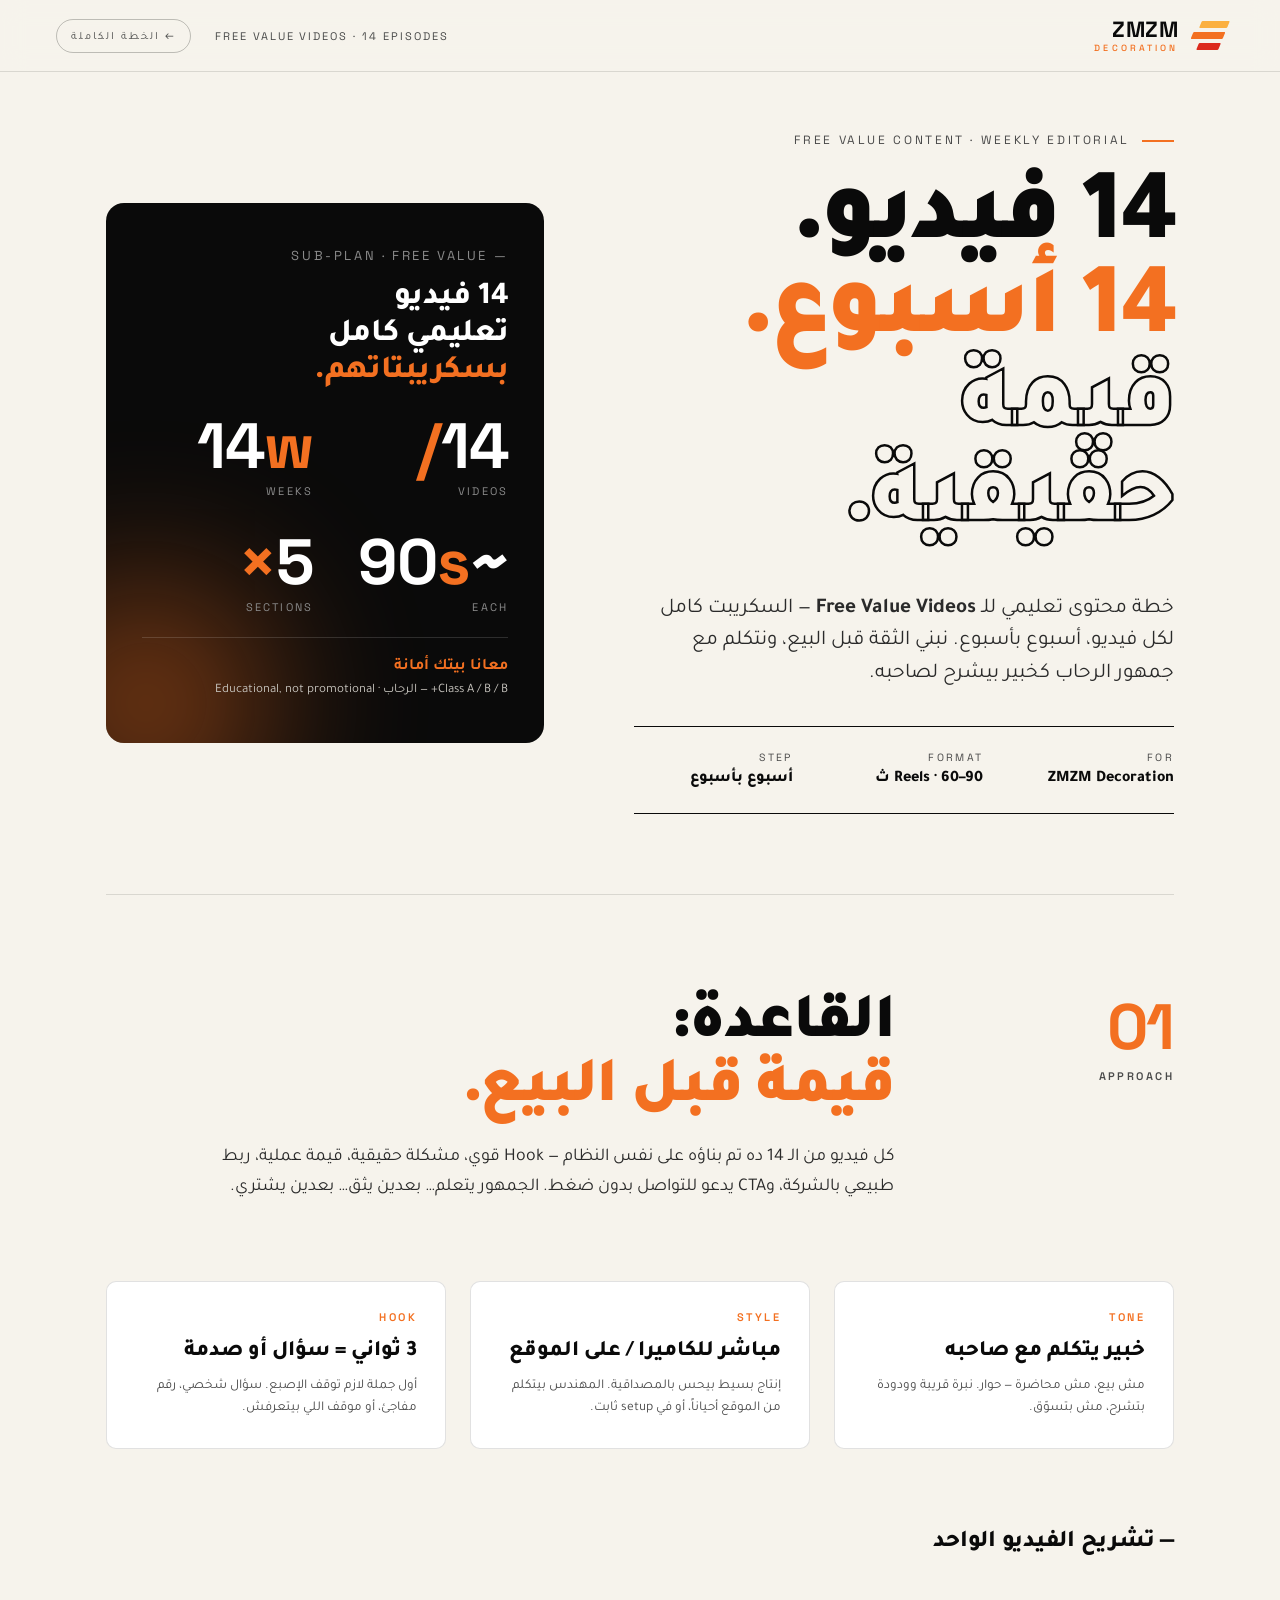
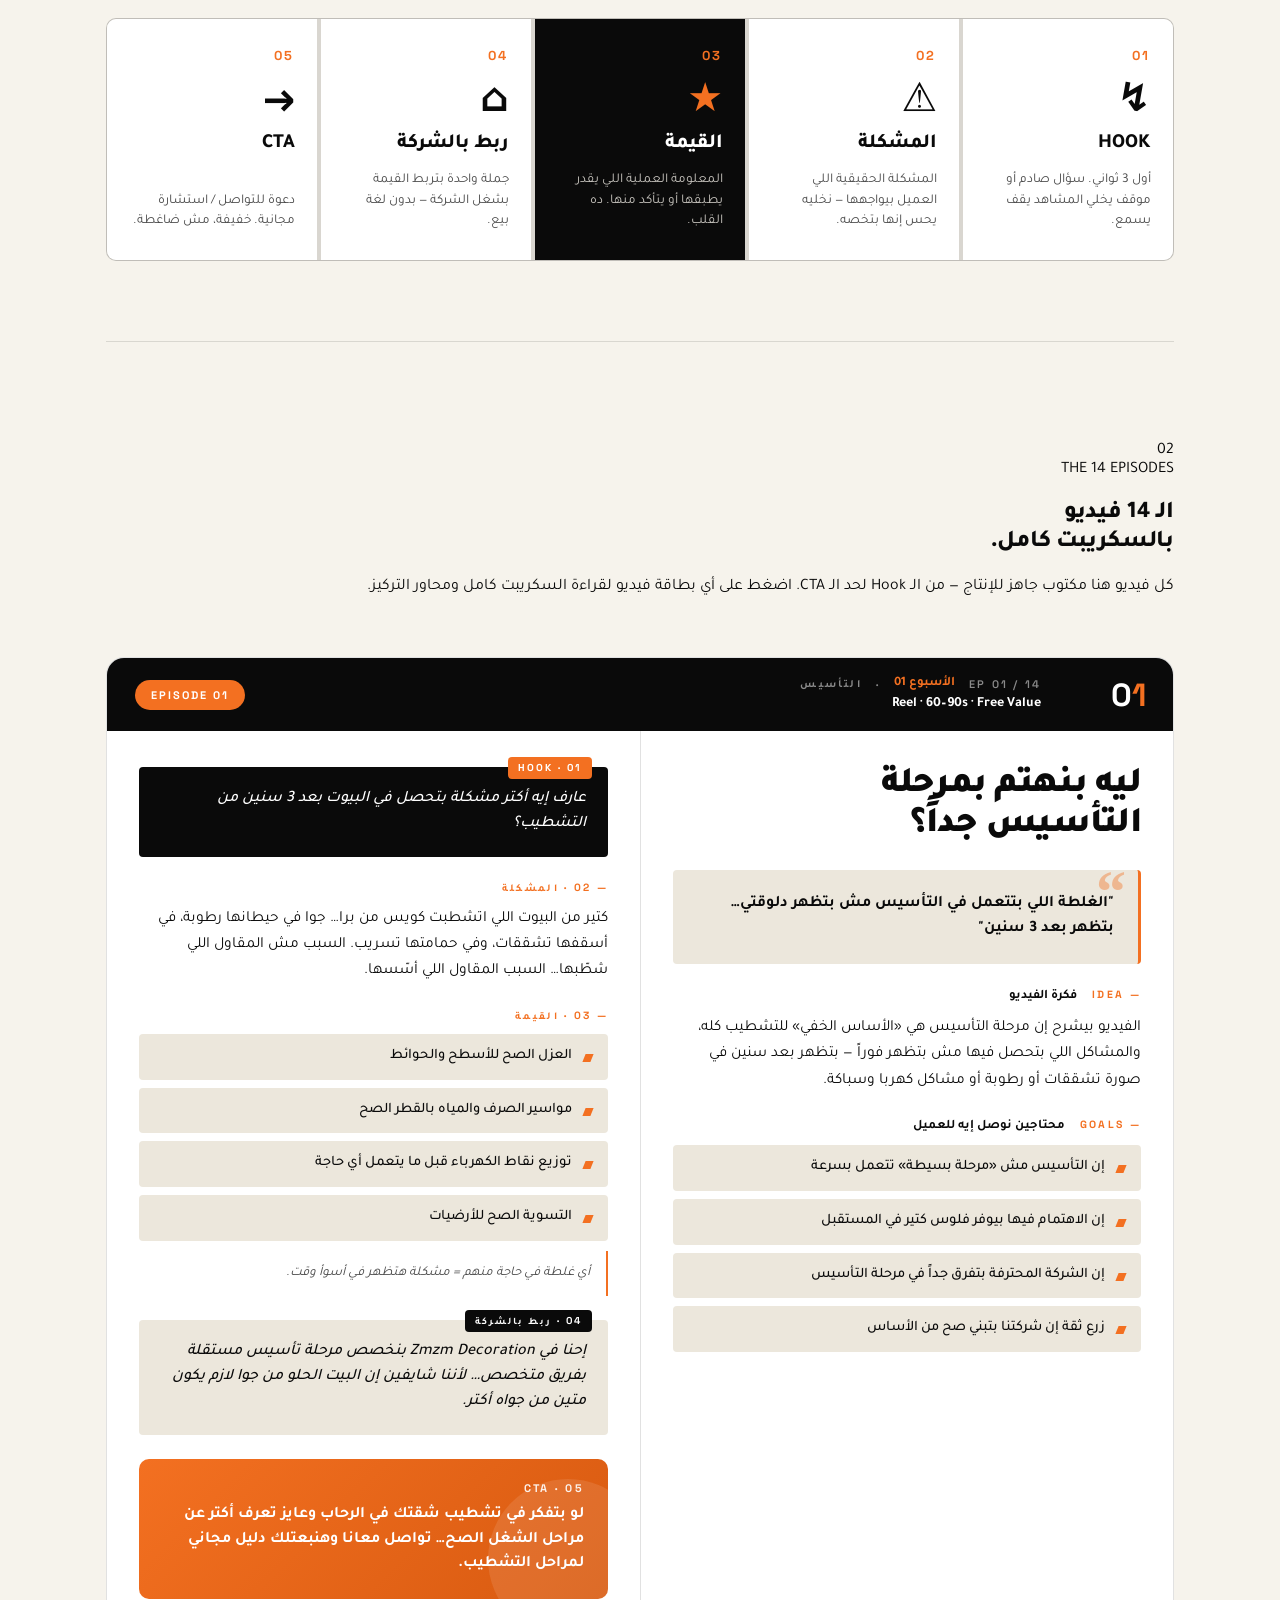
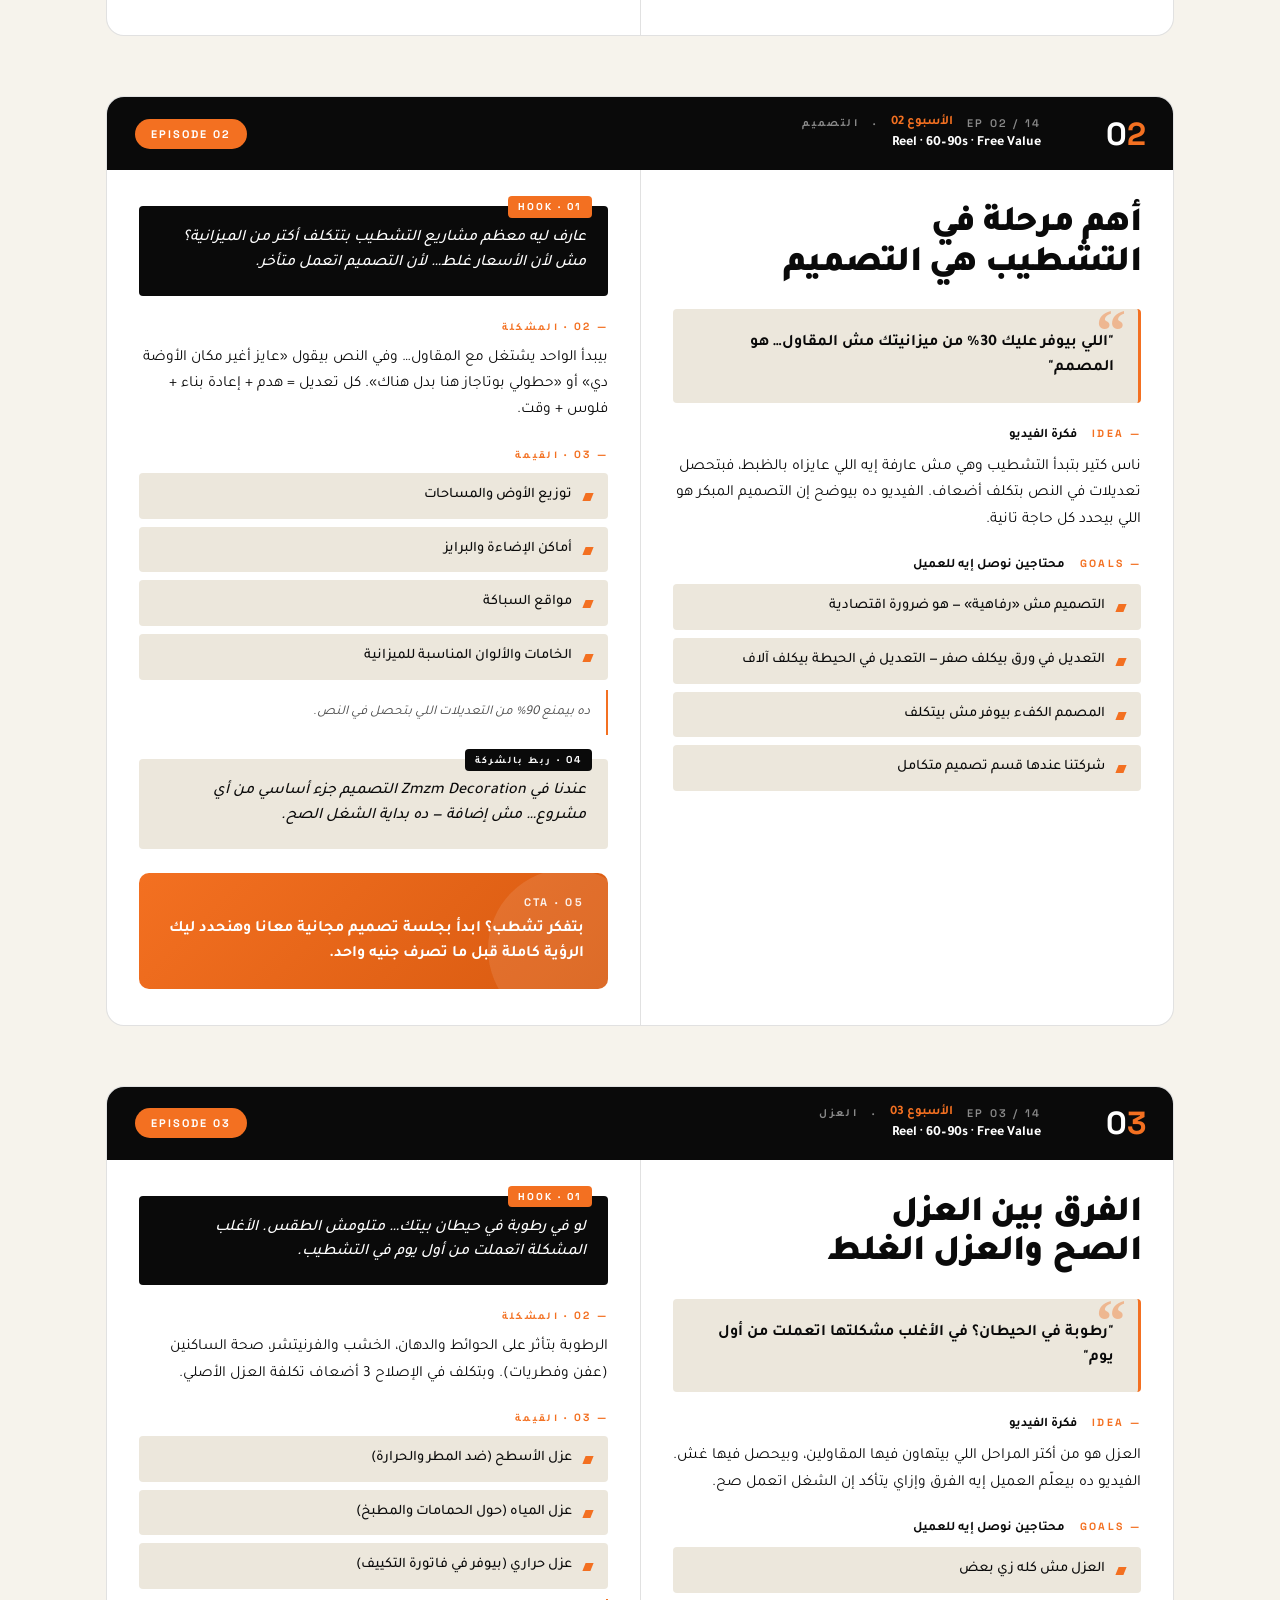
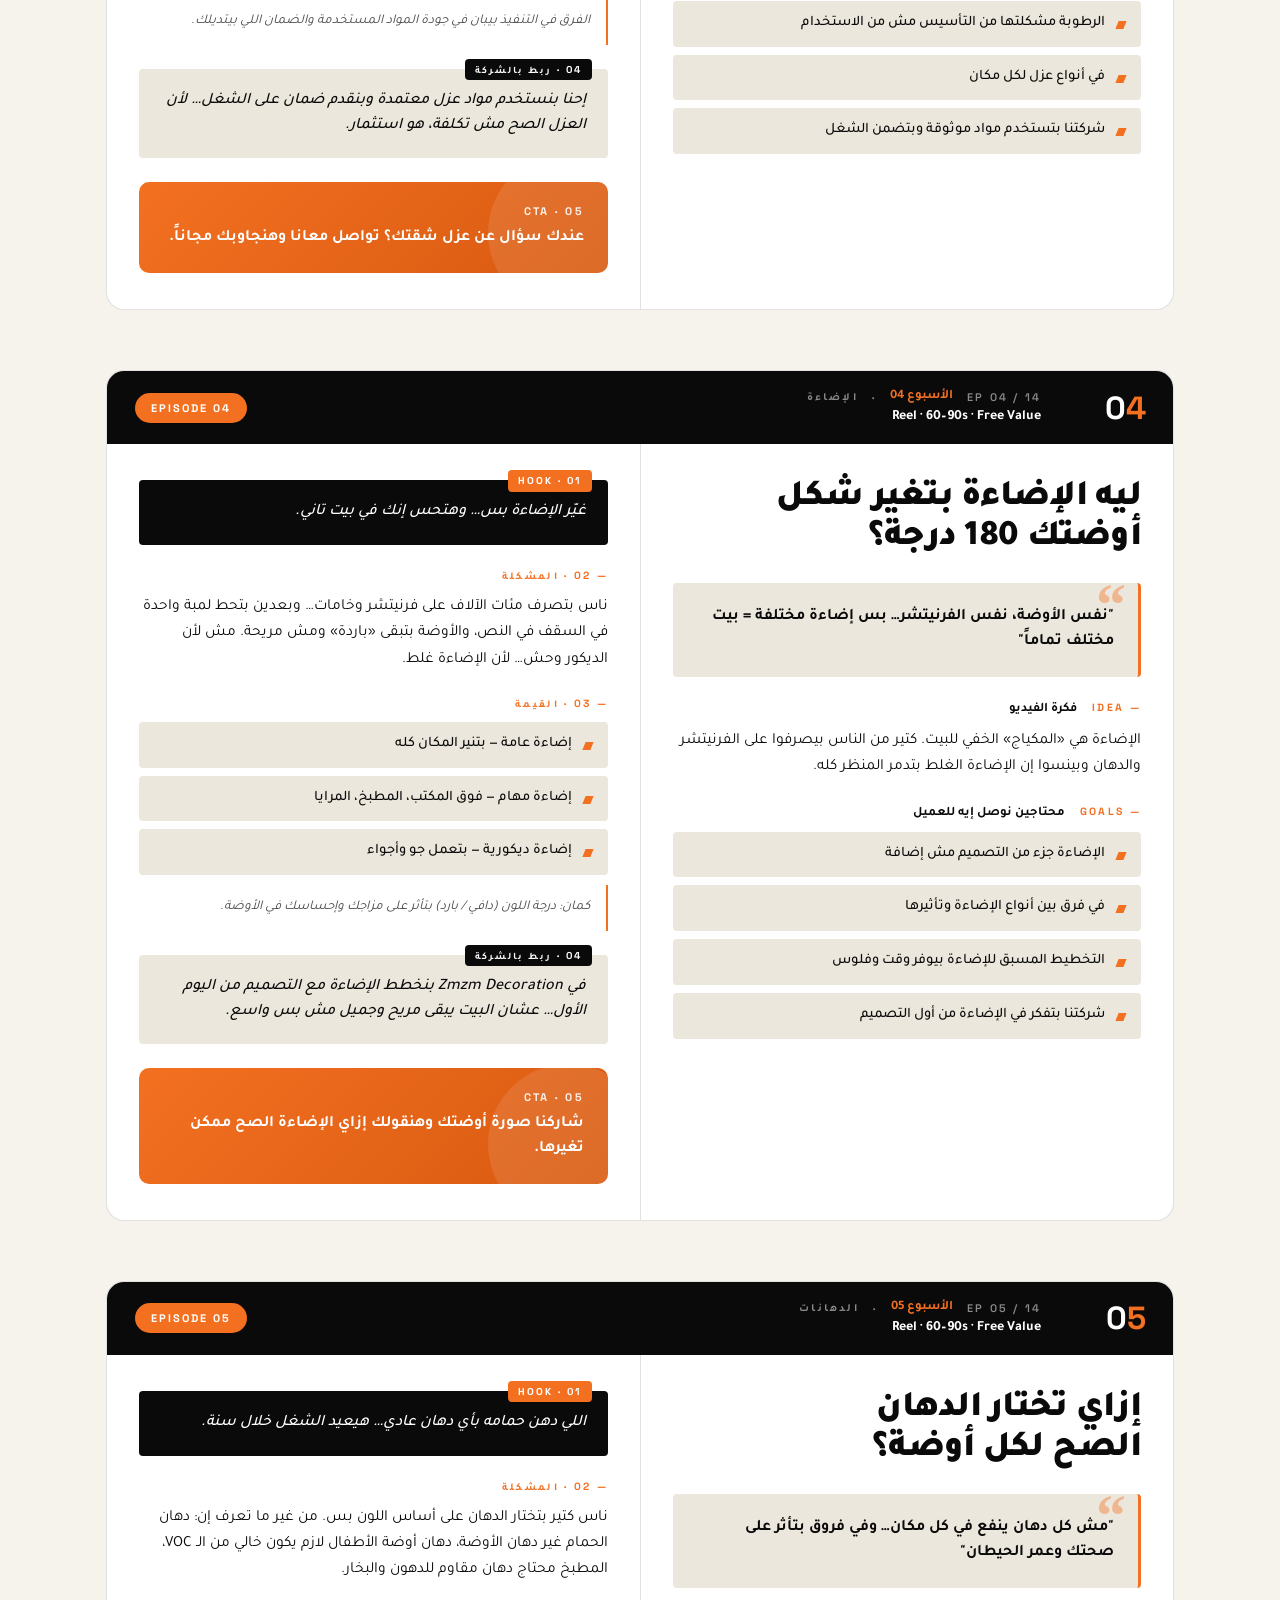
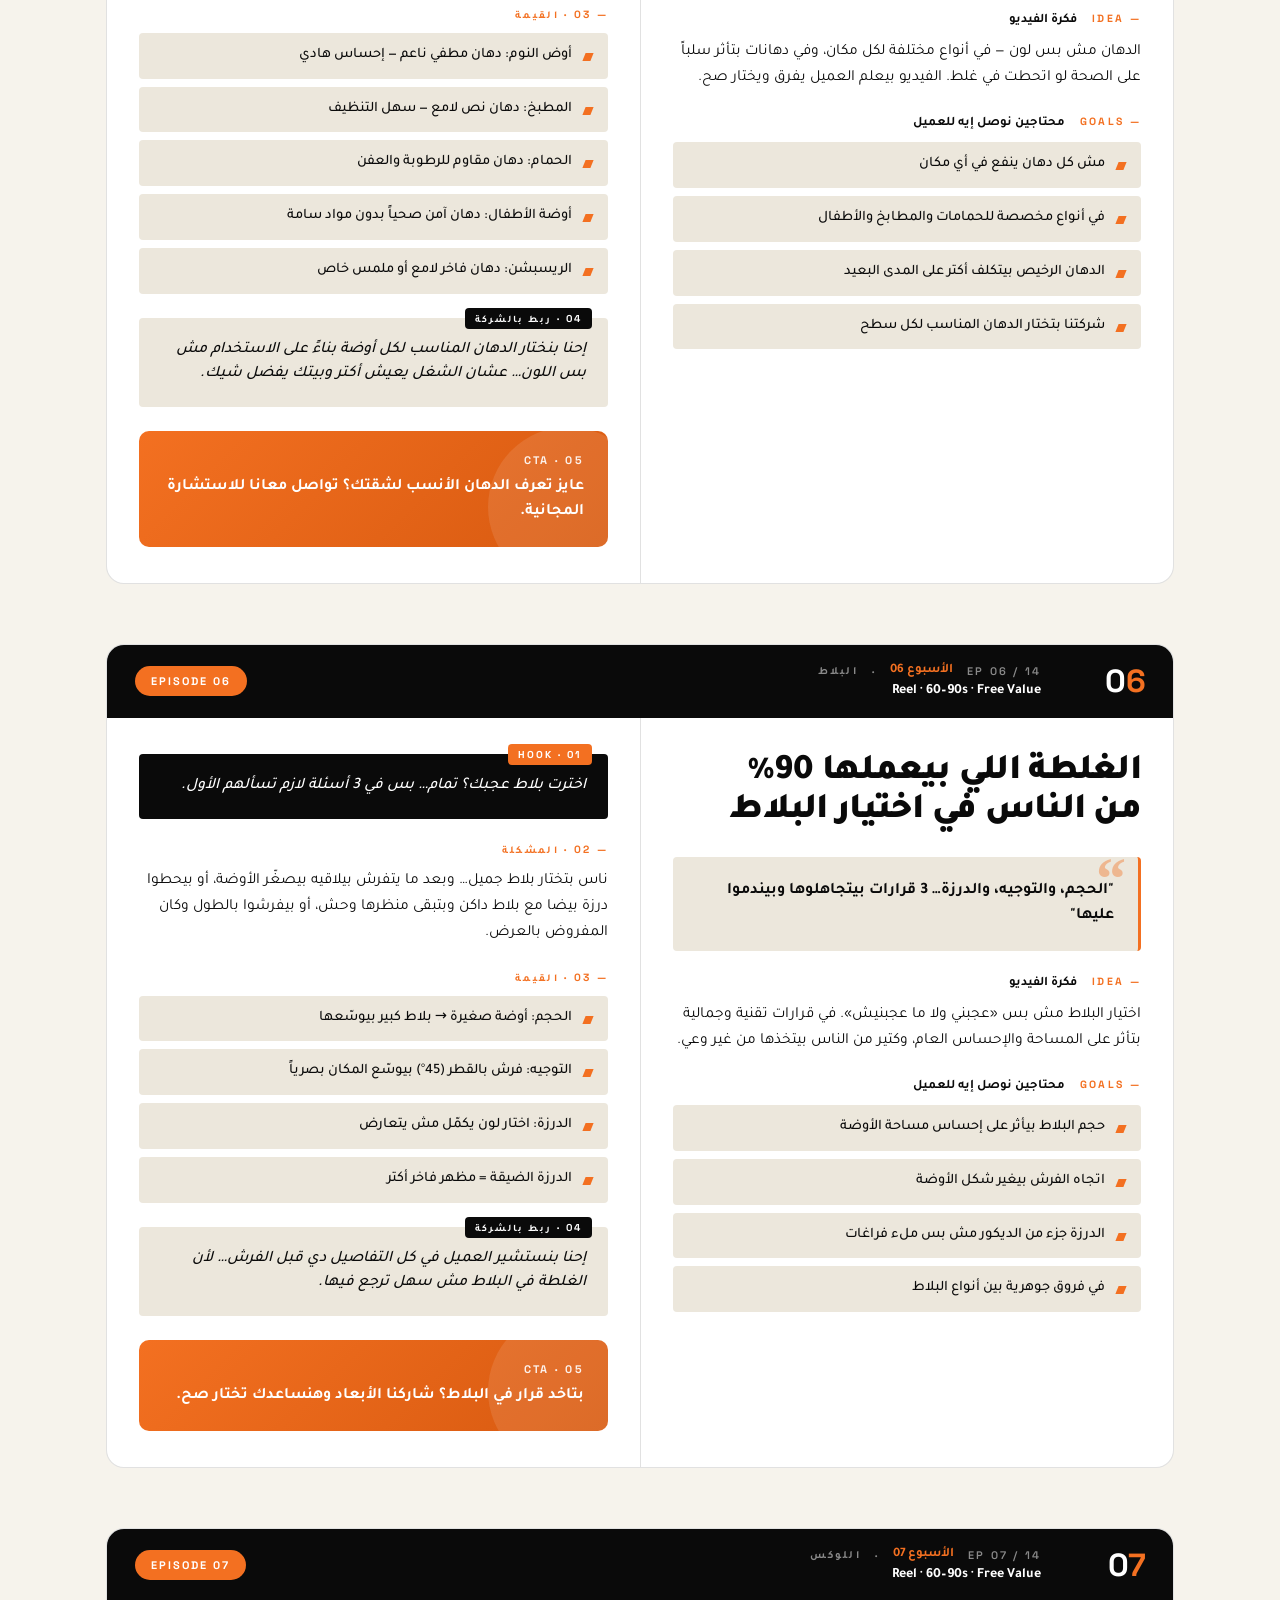
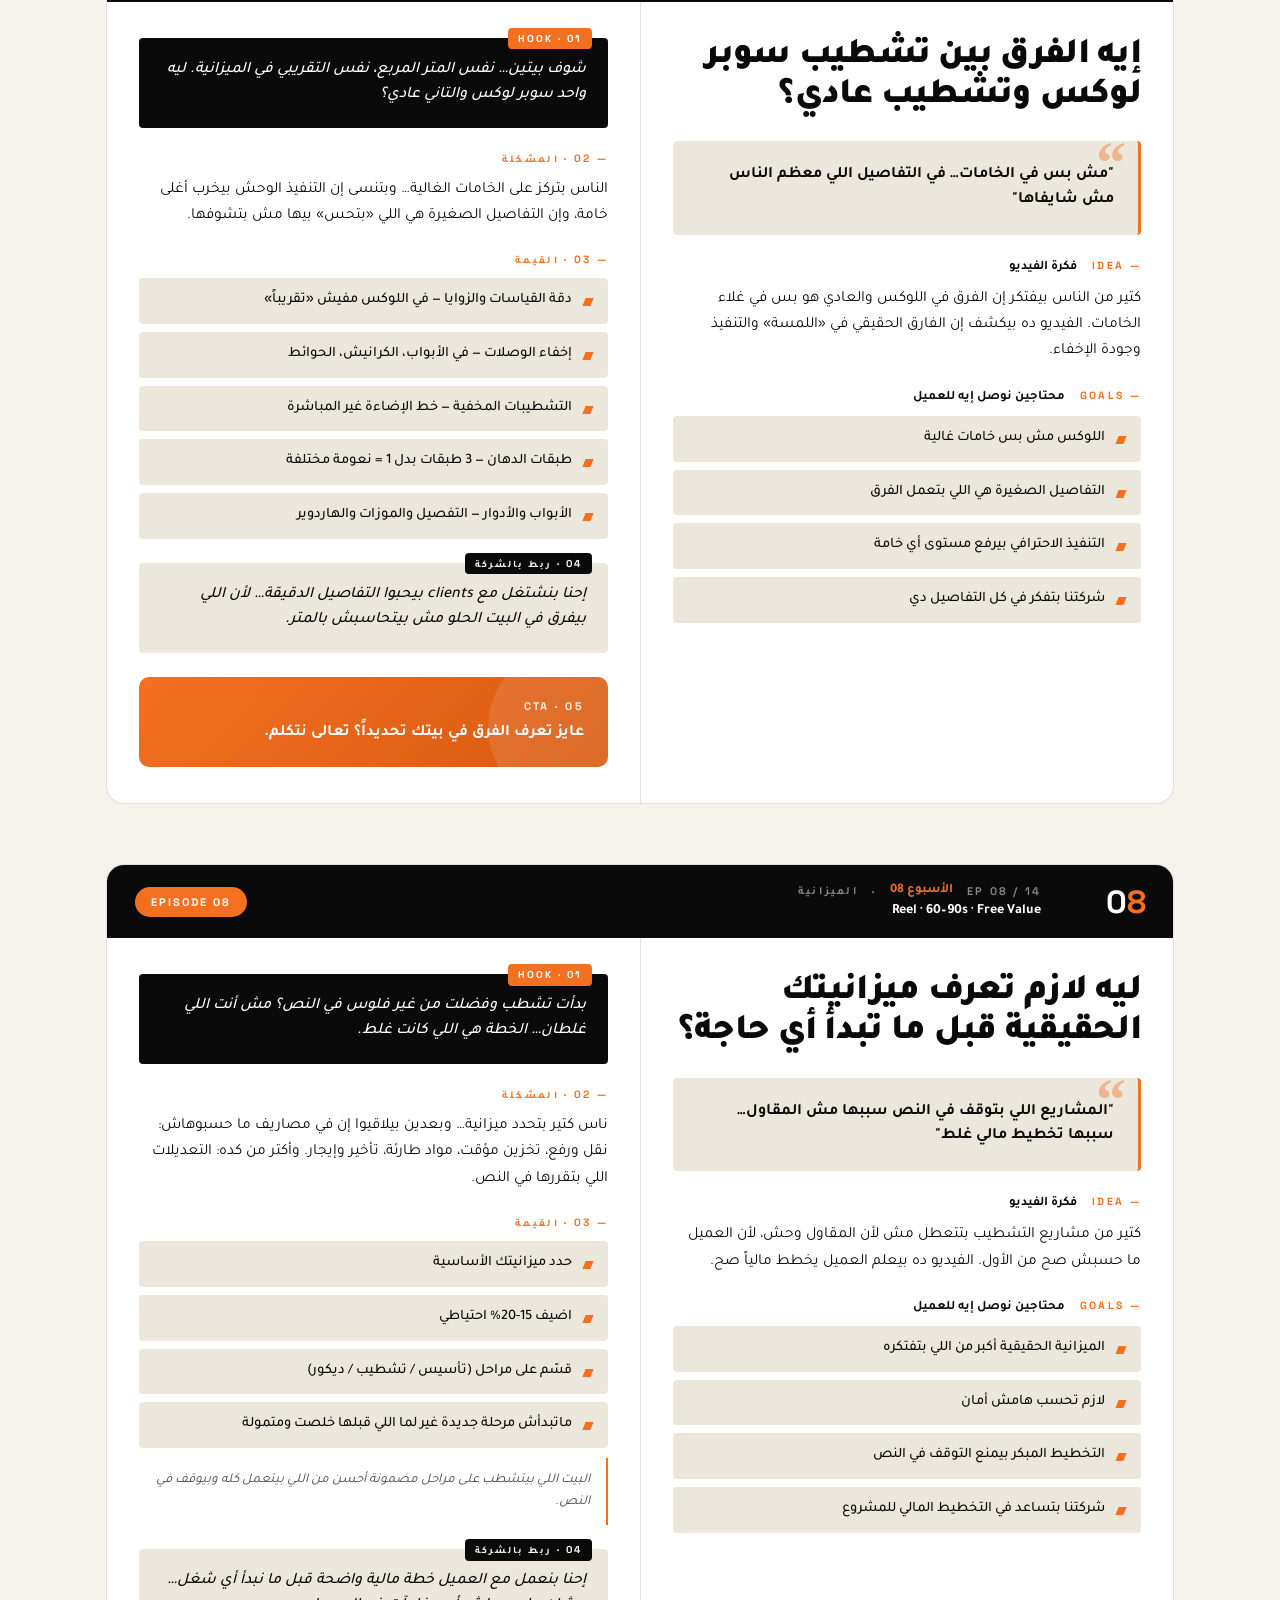
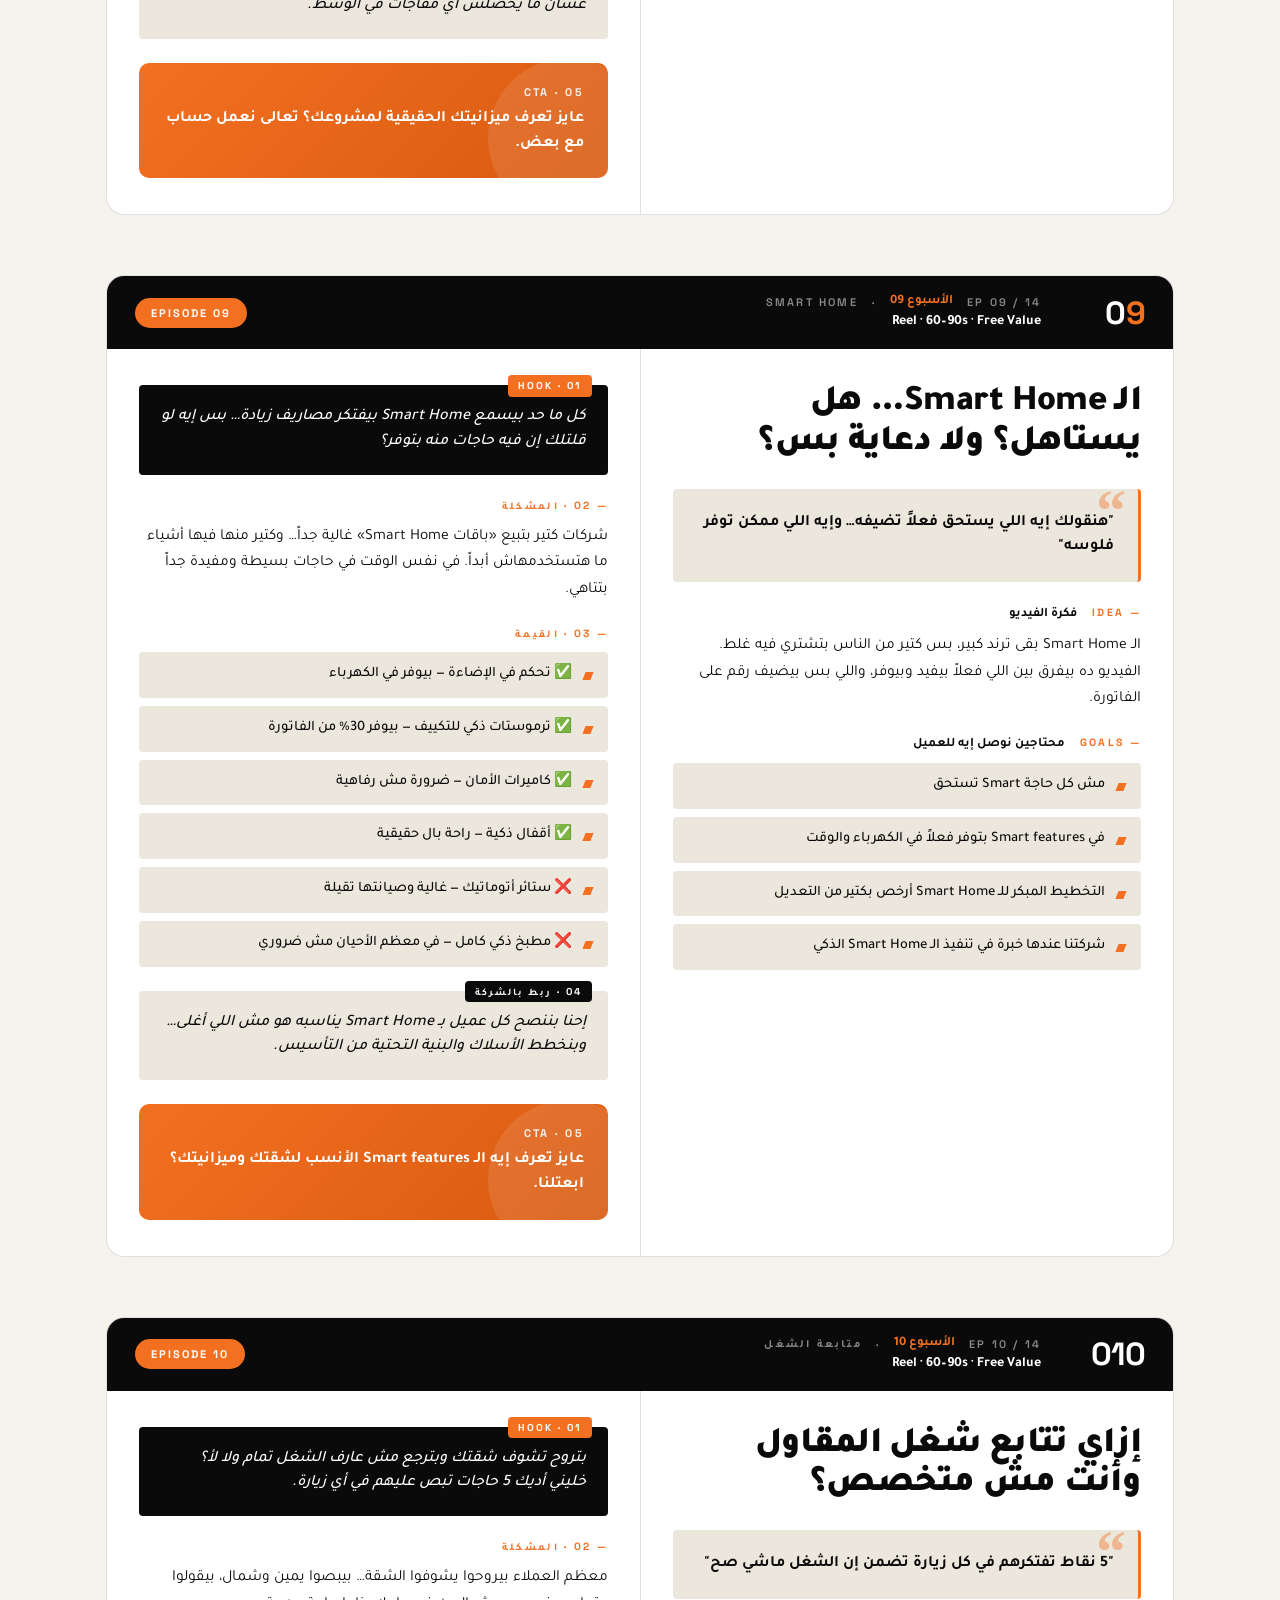
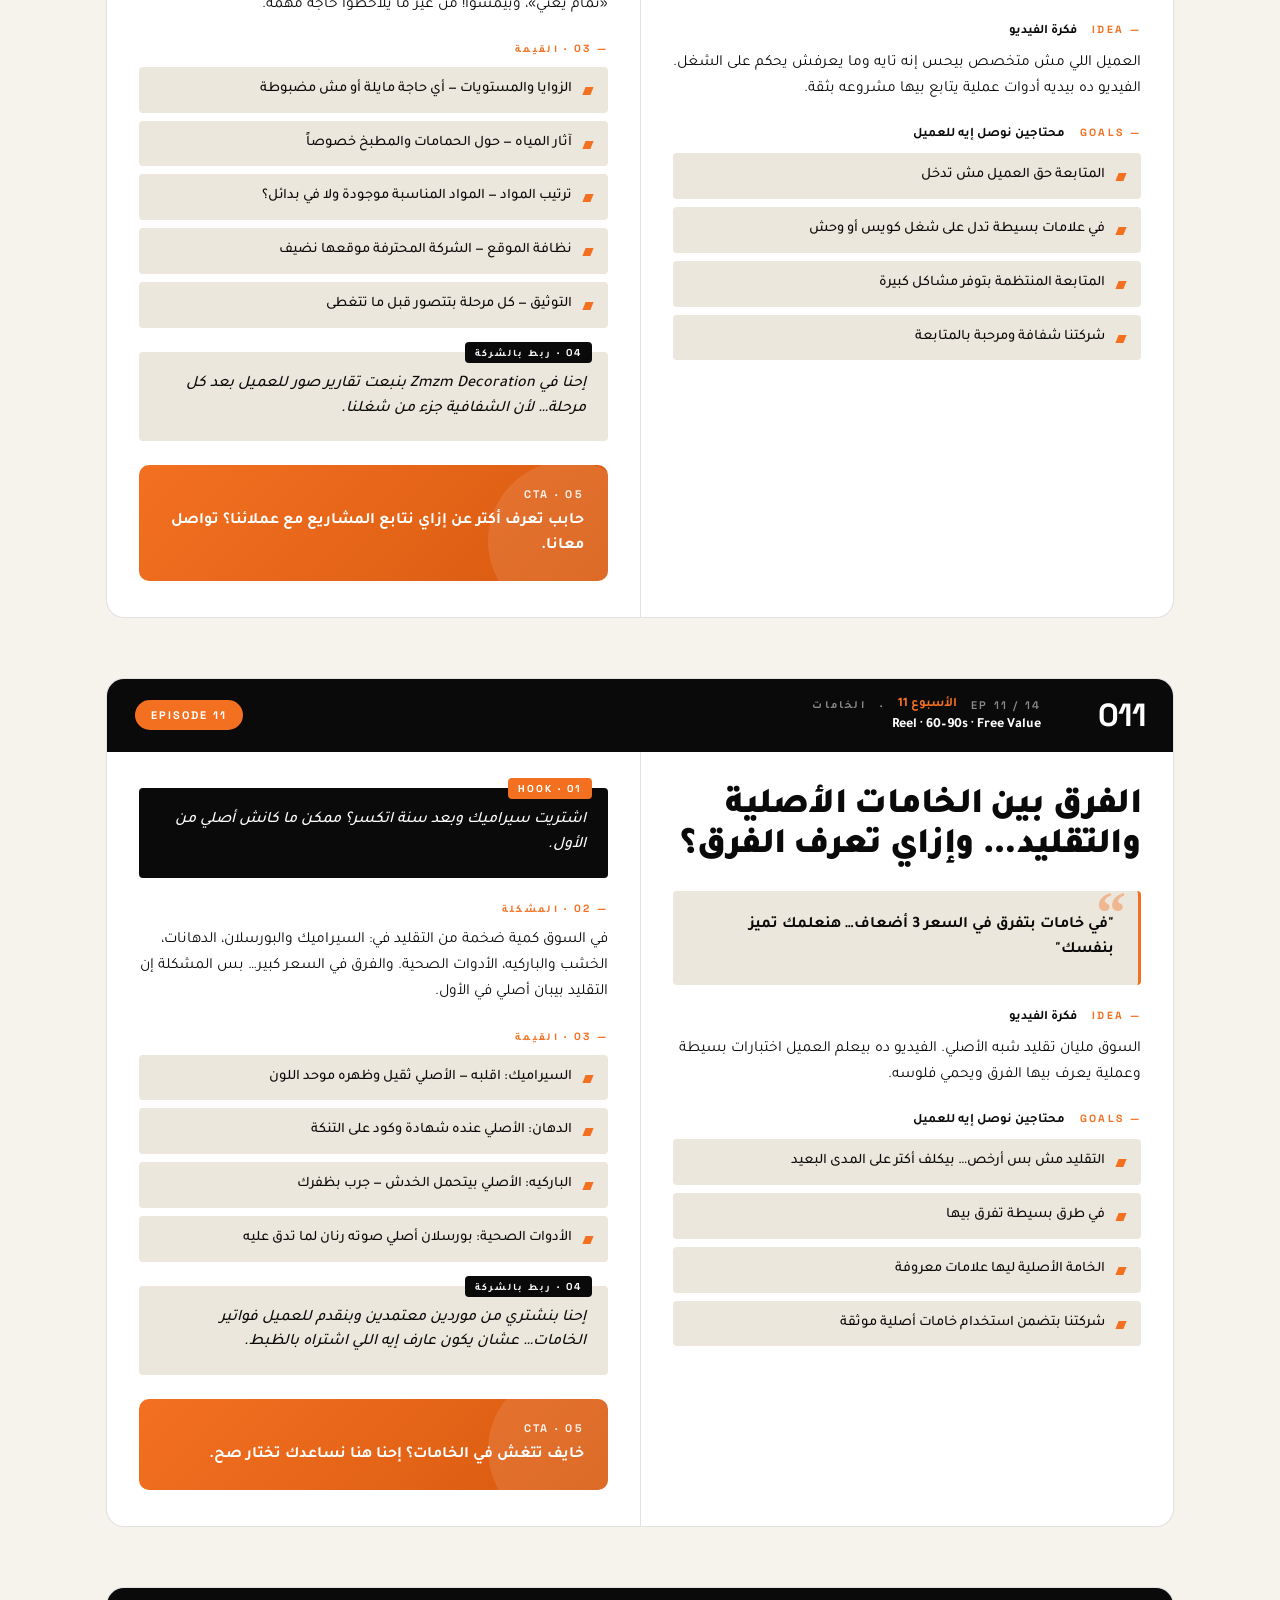
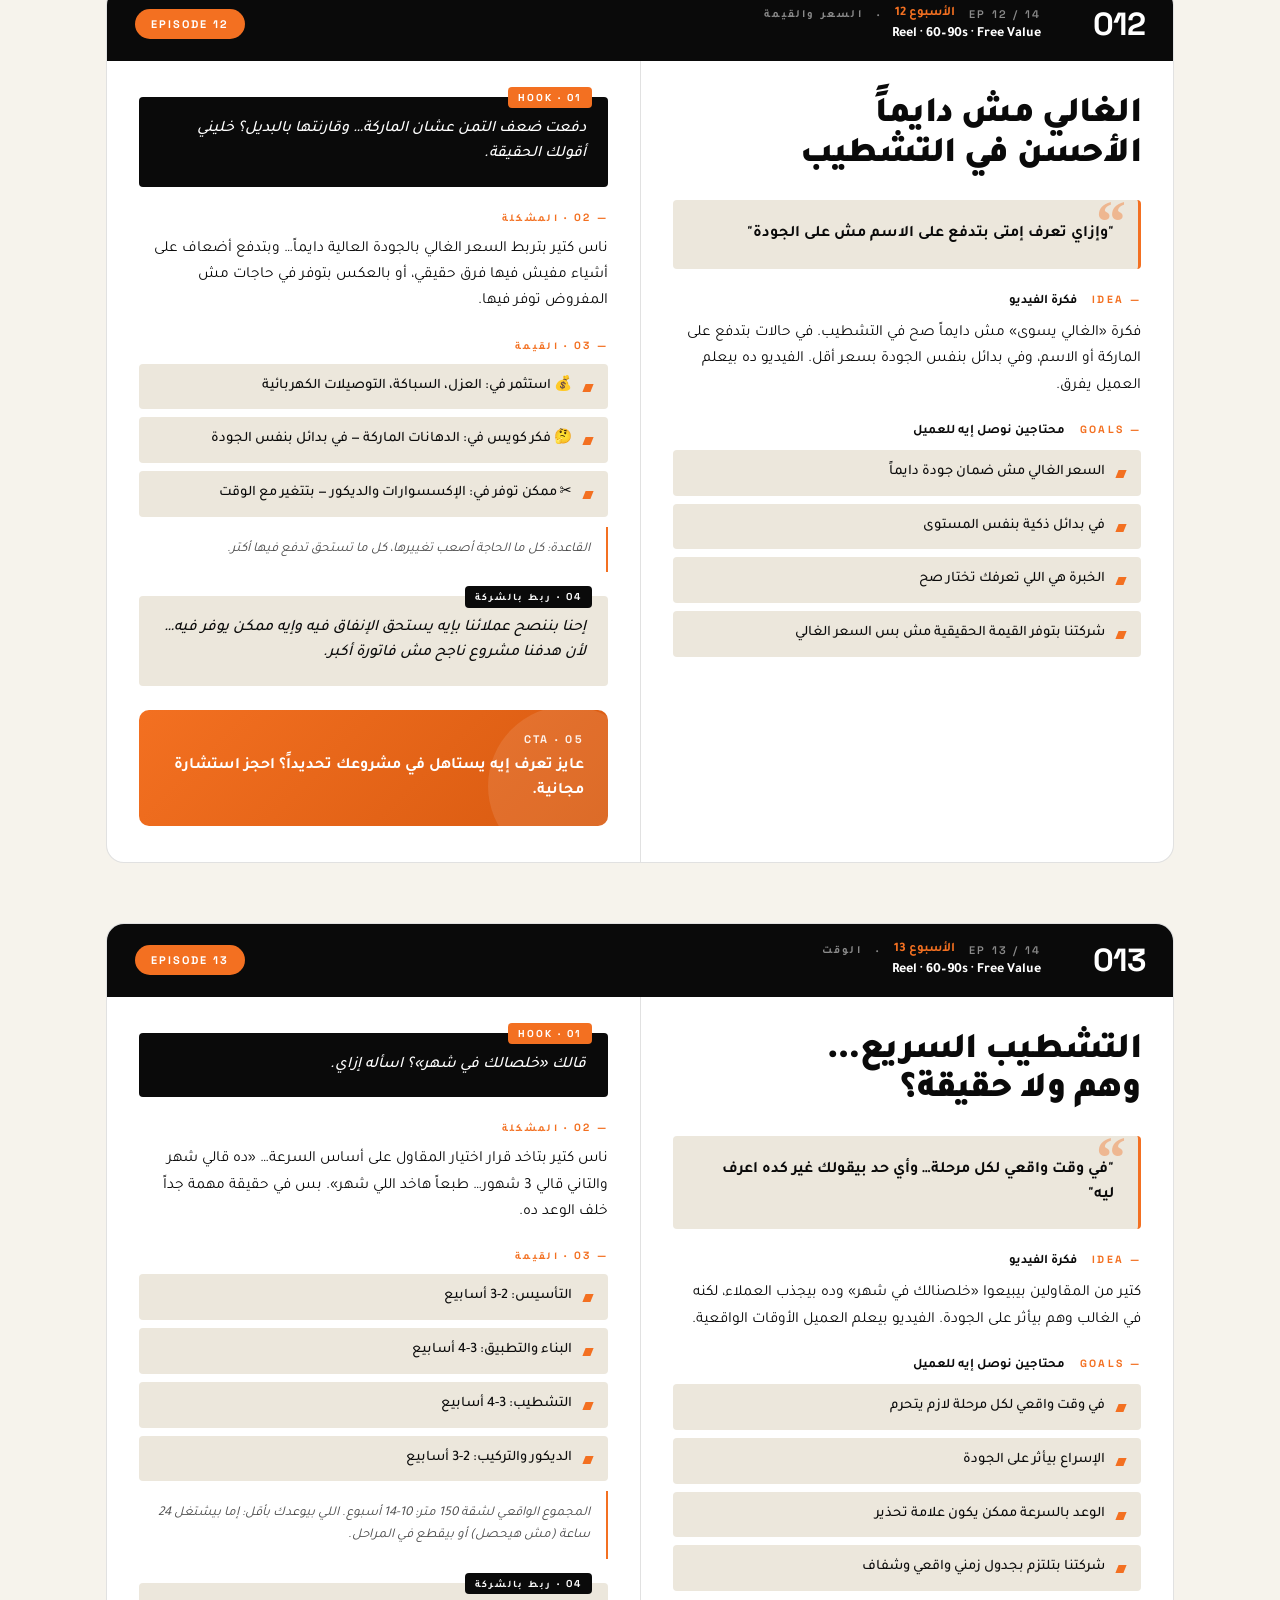
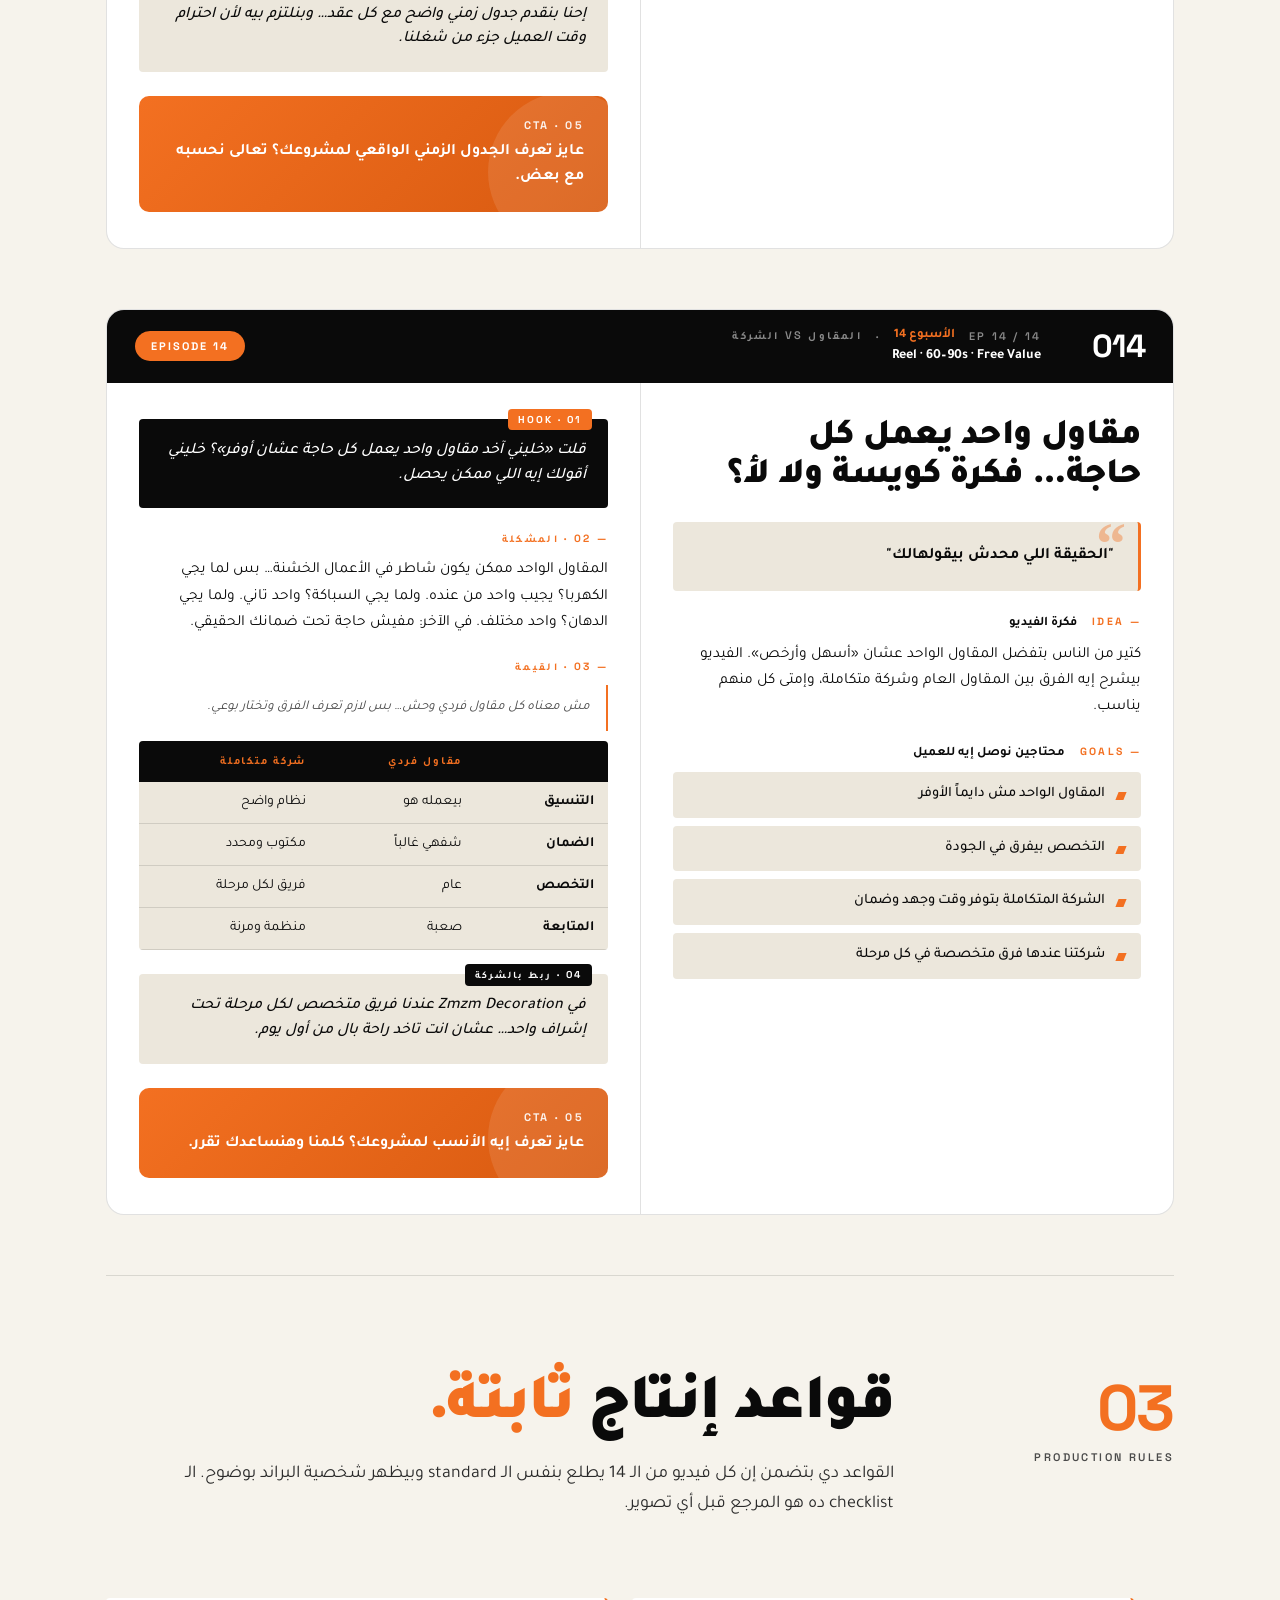
==== Free Value Videos.html @ 89d50a34 "Upload Zmzm Plan" ====
<!doctype html>
<html lang="ar" dir="rtl">
<head>
<meta charset="utf-8">
<meta name="viewport" content="width=device-width,initial-scale=1">
<title>Free Value Videos — ZMZM Decoration</title>
<link rel="stylesheet" href="brand.css">
<link rel="stylesheet" href="videos-pitch.css">
<script src="videos-data.js" defer></script>
</head>
<body data-screen-label="00 Free Value Videos">

<header class="topbar">
  <a class="zmzm-mark" href="index.html">
    <div class="bars">
      <div class="bar b1"></div><div class="bar b2"></div><div class="bar b3"></div>
    </div>
    <div class="wordmark">ZMZM<small>DECORATION</small></div>
  </a>
  <div class="right">
    <span class="pageno">FREE VALUE VIDEOS · 14 EPISODES</span>
    <a class="back" href="index.html">← الخطة الكاملة</a>
  </div>
</header>

<main class="page">

  <!-- ==================== COVER ==================== -->
  <section class="cover" data-screen-label="01 Cover">
    <div>
      <div class="label">FREE VALUE CONTENT · WEEKLY EDITORIAL</div>
      <h1 class="display">
        <span class="ink">14 فيديو.</span><br>
        <span class="o">14 أسبوع.</span><br>
        <span class="stroke">قيمة حقيقية.</span>
      </h1>
      <p class="sublead">
        خطة محتوى تعليمي للـ <strong>Free Value Videos</strong> — السكريبت كامل لكل فيديو، أسبوع بأسبوع.
        نبني الثقة قبل البيع، ونتكلم مع جمهور الرحاب كخبير بيشرح لصاحبه.
      </p>
      <div class="for-block">
        <div>
          <div class="k">For</div>
          <div class="v">ZMZM Decoration</div>
        </div>
        <div>
          <div class="k">Format</div>
          <div class="v">Reels · 60–90 ث</div>
        </div>
        <div>
          <div class="k">Step</div>
          <div class="v">أسبوع بأسبوع</div>
        </div>
      </div>
    </div>

    <aside class="cover-side">
      <div class="top">
        <div class="num">— SUB-PLAN · FREE VALUE</div>
        <h2>14 فيديو<br>تعليمي كامل<br><span style="color:var(--orange)">بسكريبتاتهم.</span></h2>
      </div>
      <div class="stats">
        <div class="stat"><div class="n">14<span class="o">/</span></div><div class="lbl">Videos</div></div>
        <div class="stat"><div class="n">14<span class="o">w</span></div><div class="lbl">Weeks</div></div>
        <div class="stat"><div class="n">~90<span class="o">s</span></div><div class="lbl">Each</div></div>
        <div class="stat"><div class="n">5<span class="o">×</span></div><div class="lbl">Sections</div></div>
      </div>
      <div class="footer">
        <strong>معانا بيتك أمانة</strong>
        Class A / B / B+ — الرحاب · Educational, not promotional
      </div>
    </aside>
  </section>

  <!-- ==================== APPROACH ==================== -->
  <section class="approach" data-screen-label="02 Approach">
    <div class="head">
      <div class="label-col">
        <div class="num">01</div>
        <div class="kicker">APPROACH</div>
      </div>
      <div>
        <h2>القاعدة:<br><span class="o">قيمة قبل البيع.</span></h2>
        <p class="desc">
          كل فيديو من الـ 14 ده تم بناؤه على نفس النظام — Hook قوي، مشكلة حقيقية، قيمة عملية، ربط طبيعي بالشركة، وCTA يدعو للتواصل بدون ضغط. الجمهور يتعلم… بعدين يثق… بعدين يشتري.
        </p>
      </div>
    </div>

    <div class="approach-grid">
      <div class="approach-card">
        <div class="k">Tone</div>
        <div class="v">خبير يتكلم مع صاحبه</div>
        <div class="desc">مش بيع، مش محاضرة — حوار. نبرة قريبة وودودة بتشرح، مش بتسوّق.</div>
      </div>
      <div class="approach-card">
        <div class="k">Style</div>
        <div class="v">مباشر للكاميرا / على الموقع</div>
        <div class="desc">إنتاج بسيط بيحس بالمصداقية. المهندس بيتكلم من الموقع أحياناً، أو في setup ثابت.</div>
      </div>
      <div class="approach-card">
        <div class="k">Hook</div>
        <div class="v">3 ثواني = سؤال أو صدمة</div>
        <div class="desc">أول جملة لازم توقف الإصبع. سؤال شخصي، رقم مفاجئ، أو موقف اللي بيتعرفش.</div>
      </div>
    </div>

    <h3 style="margin-top:80px;margin-bottom:24px;font-size:24px;font-weight:800">— تشريح الفيديو الواحد</h3>

    <div class="anatomy">
      <div class="step">
        <div class="num">01</div>
        <div class="icon">↯</div>
        <div class="name">HOOK</div>
        <div class="desc">أول 3 ثواني. سؤال صادم أو موقف يخلي المشاهد يقف يسمع.</div>
      </div>
      <div class="step">
        <div class="num">02</div>
        <div class="icon">⚠</div>
        <div class="name">المشكلة</div>
        <div class="desc">المشكلة الحقيقية اللي العميل بيواجهها — نخليه يحس إنها بتخصه.</div>
      </div>
      <div class="step dark">
        <div class="num">03</div>
        <div class="icon">★</div>
        <div class="name">القيمة</div>
        <div class="desc">المعلومة العملية اللي يقدر يطبقها أو يتأكد منها. ده القلب.</div>
      </div>
      <div class="step">
        <div class="num">04</div>
        <div class="icon">⌂</div>
        <div class="name">ربط بالشركة</div>
        <div class="desc">جملة واحدة بتربط القيمة بشغل الشركة — بدون لغة بيع.</div>
      </div>
      <div class="step">
        <div class="num">05</div>
        <div class="icon">→</div>
        <div class="name">CTA</div>
        <div class="desc">دعوة للتواصل / استشارة مجانية. خفيفة، مش ضاغطة.</div>
      </div>
    </div>
  </section>

  <!-- ==================== VIDEOS ==================== -->
  <section class="videos-section" data-screen-label="03 Videos">
    <div class="head">
      <div class="label-col">
        <div class="num">02</div>
        <div class="kicker">THE 14 EPISODES</div>
      </div>
      <div>
        <h2>الـ <span class="o">14 فيديو</span><br>بالسكريبت كامل.</h2>
        <p class="desc">
          كل فيديو هنا مكتوب جاهز للإنتاج — من الـ Hook لحد الـ CTA. اضغط على أي بطاقة فيديو لقراءة السكريبت كامل ومحاور التركيز.
        </p>
      </div>
    </div>

    <div class="videos-list" id="videosList"></div>
  </section>

  <!-- ==================== PRODUCTION ==================== -->
  <section class="approach" data-screen-label="04 Production">
    <div class="head">
      <div class="label-col">
        <div class="num">03</div>
        <div class="kicker">PRODUCTION RULES</div>
      </div>
      <div>
        <h2>قواعد إنتاج <span class="o">ثابتة.</span></h2>
        <p class="desc">
          القواعد دي بتضمن إن كل فيديو من الـ 14 يطلع بنفس الـ standard وبيظهر شخصية البراند بوضوح. الـ checklist ده هو المرجع قبل أي تصوير.
        </p>
      </div>
    </div>

    <ul class="production-list">
      <li>
        <div class="k">Duration</div>
        <div class="v">60 – 90 ثانية</div>
      </li>
      <li>
        <div class="k">Hook</div>
        <div class="v">أول 3 ثواني = سؤال أو صدمة</div>
      </li>
      <li>
        <div class="k">Tone</div>
        <div class="v">خبير يتكلم مع صاحبه</div>
      </li>
      <li>
        <div class="k">Audience</div>
        <div class="v">Class A / B / B+ — الرحاب</div>
      </li>
      <li>
        <div class="k">Shooting</div>
        <div class="v">مباشر للكاميرا / على الموقع</div>
      </li>
      <li>
        <div class="k">CTA</div>
        <div class="v">تواصل / استشارة مجانية</div>
      </li>
      <li>
        <div class="k">Branding</div>
        <div class="v">«معانا بيتك أمانة» في النهاية</div>
      </li>
      <li>
        <div class="k">Subtitles</div>
        <div class="v">عربي ثابت — Reels غالباً بدون صوت</div>
      </li>
    </ul>
  </section>

  <!-- ==================== CLOSING ==================== -->
  <section data-screen-label="05 Closing">
    <div class="closing">
      <div class="divider-strip">
        <div class="b b1"></div>
        <div class="b b2"></div>
        <div class="b b3"></div>
      </div>
      <h2>14 أسبوع.<br><span class="o">14 درس.</span><br>عميل واعي وواثق.</h2>
      <p>
        لما العميل يشوف المحتوى ده كاسبوع بأسبوع، هيلاقي نفسه بيتعلم منا قبل ما يتعامل معانا. وقت ما يحب يشطب… مين أول اسم هييجي في باله؟
      </p>
      <div class="stamp">— READY TO PRODUCE —</div>
    </div>
  </section>

</main>

<footer class="foot">
  <span>© ZMZM DECORATION · 2026</span>
  <span style="color:var(--orange);font-family:var(--font-ar);font-weight:700;letter-spacing:0">معانا بيتك أمانة</span>
  <span>FREE VALUE VIDEOS · v1.0</span>
</footer>

<script>
function renderVideos() {
  const list = document.getElementById('videosList');
  const html = window.VIDEOS.map(v => {
    const compareHtml = v.compareTable ? `
      <table class="compare">
        <thead>
          <tr>${v.compareTable.headers.map(h => `<th>${h}</th>`).join('')}</tr>
        </thead>
        <tbody>
          ${v.compareTable.rows.map(r => `<tr>${r.map((c, i) => i === 0 ? `<td>${c}</td>` : `<td>${c}</td>`).join('')}</tr>`).join('')}
        </tbody>
      </table>
    ` : '';

    return `
    <article class="video" data-screen-label="V${String(v.n).padStart(2,'0')} ${v.theme}">
      <header class="video-top">
        <div class="vnum">0<span class="o">${v.n < 10 ? v.n : ''}</span>${v.n >= 10 ? v.n : ''}</div>
        <div class="meta">
          <div class="week-line">
            <span>EP ${String(v.n).padStart(2,'0')} / 14</span>
            <span class="ar">${v.week}</span>
            <span>·</span>
            <span>${v.theme}</span>
          </div>
          <div class="theme">Reel · 60–90s · Free Value</div>
        </div>
        <div class="badge">Episode ${String(v.n).padStart(2,'0')}</div>
      </header>

      <div class="video-body">
        <div class="col">
          <h3>${v.title}</h3>
          <div class="big-quote">"${v.bigQuote}"</div>

          <div class="field">
            <div class="k">— Idea <span class="ar">فكرة الفيديو</span></div>
            <div class="v">${v.idea}</div>
          </div>

          <div class="field">
            <div class="k">— Goals <span class="ar">محتاجين نوصل إيه للعميل</span></div>
            <ul class="bullets">
              ${v.goals.map(g => `<li>${g}</li>`).join('')}
            </ul>
          </div>
        </div>

        <div class="col">
          <div class="script-block">
            <span class="label">01 · Hook</span>
            ${v.hook}
          </div>

          <div class="field">
            <div class="k">— 02 · المشكلة</div>
            <div class="v">${v.problem}</div>
          </div>

          <div class="field">
            <div class="k">— 03 · القيمة</div>
            ${v.value.length ? `<ul class="bullets">${v.value.map(x => `<li>${x}</li>`).join('')}</ul>` : ''}
            ${v.valueNote ? `<div class="note">${v.valueNote}</div>` : ''}
            ${compareHtml}
          </div>

          <div class="script-block cream">
            <span class="label">04 · ربط بالشركة</span>
            ${v.brandLink}
          </div>

          <div class="cta-box">
            <div class="lbl">05 · CTA</div>
            <div class="txt">${v.cta}</div>
          </div>
        </div>
      </div>
    </article>
    `;
  }).join('');
  list.innerHTML = html;
}

window.addEventListener('DOMContentLoaded', renderVideos);
</script>
</body>
</html>
---- brand.css ----
/* ================================================================
   ZMZM DECORATION — Brand System
   Premium & Bold · Agency Feel · RTL Arabic
   ================================================================ */

@import url('https://fonts.googleapis.com/css2?family=Tajawal:wght@300;400;500;700;800;900&family=Readex+Pro:wght@300;400;500;600;700&family=Space+Grotesk:wght@400;500;600;700&display=swap');

:root {
  /* ---- Brand colors (from logo) ---- */
  --ink: #0a0a0a;
  --ink-soft: #1a1a1a;
  --ink-700: #2a2a2a;
  --ink-500: #4a4a4a;
  --ink-300: #8a8a8a;
  --ink-200: #c8c5bf;
  --ink-100: #e6e2db;

  --paper: #f6f3ec;     /* warm off-white */
  --paper-2: #ece7dc;
  --white: #ffffff;

  --orange: #F37021;    /* primary */
  --orange-dark: #d85a10;
  --orange-soft: #fde7d4;
  --yellow: #FBB040;    /* light accent */
  --red: #DC2A1E;       /* deep accent */

  --hairline: rgba(10, 10, 10, 0.12);
  --hairline-strong: rgba(10, 10, 10, 0.24);
  --hairline-light: rgba(255, 255, 255, 0.14);

  /* ---- Type ---- */
  --font-ar: 'Tajawal', 'Readex Pro', system-ui, sans-serif;
  --font-en: 'Space Grotesk', 'Tajawal', system-ui, sans-serif;

  /* ---- Geometry ---- */
  --r-sm: 4px;
  --r-md: 10px;
  --r-lg: 18px;
  --r-xl: 28px;

  /* ---- Shadows ---- */
  --sh-1: 0 1px 2px rgba(10,10,10,.06), 0 4px 12px rgba(10,10,10,.04);
  --sh-2: 0 12px 32px rgba(10,10,10,.08), 0 2px 6px rgba(10,10,10,.04);
  --sh-3: 0 32px 64px rgba(10,10,10,.16), 0 4px 12px rgba(10,10,10,.06);
}

* { box-sizing: border-box; }
html, body { margin: 0; padding: 0; }
body {
  font-family: var(--font-ar);
  font-weight: 400;
  color: var(--ink);
  background: var(--paper);
  direction: rtl;
  -webkit-font-smoothing: antialiased;
  text-rendering: optimizeLegibility;
}

/* ---- Type system ---- */
.eyebrow {
  font-family: var(--font-en);
  font-size: 11px;
  font-weight: 500;
  letter-spacing: 0.18em;
  text-transform: uppercase;
  color: var(--ink-500);
}
.eyebrow .dot {
  display: inline-block; width: 6px; height: 6px;
  background: var(--orange); border-radius: 50%;
  margin-inline-end: 8px; transform: translateY(-2px);
}

.display {
  font-family: var(--font-ar);
  font-weight: 900;
  line-height: 0.95;
  letter-spacing: -0.02em;
  text-wrap: balance;
}

h1, h2, h3, h4 { font-family: var(--font-ar); font-weight: 800; letter-spacing: -0.01em; }

/* ---- Logo mark (geometric, clean) ---- */
.zmzm-mark {
  display: inline-flex;
  align-items: center;
  gap: 14px;
  text-decoration: none;
  color: inherit;
}
.zmzm-mark .bars {
  display: flex; flex-direction: column; gap: 4px;
  transform: skewX(-22deg);
}
.zmzm-mark .bar {
  height: 7px; width: 28px;
  border-radius: 1px;
}
.zmzm-mark .bar.b1 { background: var(--yellow); }
.zmzm-mark .bar.b2 { background: var(--orange); width: 32px; }
.zmzm-mark .bar.b3 { background: var(--red); width: 22px; }
.zmzm-mark .wordmark {
  font-family: var(--font-en);
  font-weight: 700;
  font-size: 22px;
  letter-spacing: 0.02em;
  line-height: 1;
}
.zmzm-mark .wordmark small {
  display: block;
  font-size: 9px;
  font-weight: 500;
  letter-spacing: 0.34em;
  color: var(--orange);
  margin-top: 4px;
}

.zmzm-mark.invert .wordmark { color: var(--white); }

/* ---- Big logo (hero) ---- */
.zmzm-big {
  display: inline-flex; align-items: center; gap: 28px;
}
.zmzm-big .bars { display: flex; flex-direction: column; gap: 9px; transform: skewX(-22deg); }
.zmzm-big .bar { height: 16px; border-radius: 2px; }
.zmzm-big .bar.b1 { background: var(--yellow); width: 64px; }
.zmzm-big .bar.b2 { background: var(--orange); width: 76px; }
.zmzm-big .bar.b3 { background: var(--red); width: 52px; }
.zmzm-big .wordmark {
  font-family: var(--font-en);
  font-weight: 800;
  font-size: 48px;
  letter-spacing: 0.02em;
  line-height: 0.95;
}
.zmzm-big .wordmark small {
  display: block; font-size: 14px; font-weight: 500;
  letter-spacing: 0.4em; color: var(--orange); margin-top: 8px;
}

/* ---- Reusable components ---- */
.chip {
  display: inline-flex; align-items: center; gap: 6px;
  padding: 6px 12px; border-radius: 999px;
  font-size: 12px; font-weight: 600;
  background: var(--ink); color: var(--white);
  font-family: var(--font-en); letter-spacing: 0.04em;
}
.chip.outline { background: transparent; color: var(--ink); border: 1px solid var(--hairline-strong); }
.chip.orange { background: var(--orange); }
.chip.yellow { background: var(--yellow); color: var(--ink); }
.chip.red { background: var(--red); }

.btn {
  display: inline-flex; align-items: center; gap: 10px;
  padding: 14px 22px; border-radius: 999px;
  font-family: var(--font-ar); font-weight: 700; font-size: 15px;
  text-decoration: none; cursor: pointer; border: none;
  transition: transform .15s ease, background .15s ease;
}
.btn-primary { background: var(--ink); color: var(--white); }
.btn-primary:hover { background: var(--orange); transform: translateY(-1px); }
.btn-ghost { background: transparent; color: var(--ink); border: 1.5px solid var(--ink); }
.btn-ghost:hover { background: var(--ink); color: var(--white); }

.arrow { display: inline-block; transform: scaleX(-1); }

/* Skewed bars used as ornamental motif */
.motif-bars {
  display: inline-flex; flex-direction: column; gap: 6px;
  transform: skewX(-22deg);
}
.motif-bars .bar { height: 10px; border-radius: 1.5px; }
---- videos-pitch.css ----
/* ================================================================
   FREE VALUE VIDEOS — Pitch Document Styles
   ================================================================ */

body { background: var(--paper); }

/* ---- Sticky top bar ---- */
.topbar {
  position: sticky; top: 0; z-index: 50;
  background: rgba(246,243,236,.92);
  backdrop-filter: blur(12px);
  border-bottom: 1px solid var(--hairline);
  padding: 18px 56px;
  display: flex; justify-content: space-between; align-items: center;
}
.topbar .right { display: flex; gap: 10px; align-items: center; }
.topbar a.back, .topbar .pageno {
  font-family: var(--font-en); font-size: 11px; letter-spacing: 0.18em;
  text-transform: uppercase; color: var(--ink-500);
  text-decoration: none; padding: 8px 14px; border-radius: 999px;
}
.topbar a.back { border: 1px solid var(--hairline-strong); }
.topbar a.back:hover { background: var(--ink); color: var(--white); border-color: var(--ink); }

/* ---- Page container ---- */
.page { max-width: 1180px; margin: 0 auto; padding: 0 56px; }

/* =================================================================
   COVER
   ================================================================= */
.cover {
  min-height: calc(100vh - 80px);
  display: grid; grid-template-columns: 1.3fr 1fr; gap: 60px;
  align-items: center; padding: 60px 0 80px;
  position: relative;
}
.cover .label {
  font-family: var(--font-en); font-size: 12px; letter-spacing: 0.22em;
  text-transform: uppercase; color: var(--ink-500);
}
.cover .label::before { content: ''; display: inline-block; width: 32px; height: 1.5px;
  background: var(--orange); vertical-align: middle; margin-inline-end: 12px; }
.cover h1 {
  font-size: clamp(64px, 8vw, 124px); line-height: 0.92; font-weight: 900;
  letter-spacing: -0.035em; margin: 28px 0 40px; text-wrap: balance;
}
.cover h1 .stroke { -webkit-text-stroke: 2.5px var(--ink); color: transparent; }
.cover h1 .ink { color: var(--ink); }
.cover h1 .o { color: var(--orange); }

.cover .sublead {
  font-size: 21px; line-height: 1.55; color: var(--ink-700); max-width: 540px;
  margin-bottom: 36px;
}
.cover .for-block {
  display: flex; gap: 32px; align-items: flex-start;
  padding: 24px 0; border-top: 1px solid var(--ink);
  border-bottom: 1px solid var(--ink); max-width: 540px;
}
.cover .for-block > div { flex: 1; }
.cover .for-block .k {
  font-family: var(--font-en); font-size: 10.5px; letter-spacing: 0.22em;
  text-transform: uppercase; color: var(--ink-500); margin-bottom: 6px;
}
.cover .for-block .v { font-weight: 800; font-size: 16px; }

.cover-side {
  position: relative;
  background: var(--ink); color: var(--white); border-radius: var(--r-lg);
  padding: 44px 36px; min-height: 540px;
  display: flex; flex-direction: column; justify-content: space-between;
  overflow: hidden;
}
.cover-side::after {
  content: ''; position: absolute; left: -80px; bottom: -80px;
  width: 240px; height: 240px; border-radius: 50%;
  background: var(--orange); filter: blur(80px); opacity: 0.5;
}
.cover-side .top { position: relative; z-index: 2; }
.cover-side .top .num {
  font-family: var(--font-en); font-size: 13px;
  letter-spacing: 0.2em; color: var(--ink-300);
}
.cover-side .top h2 { font-size: 32px; line-height: 1.15; margin: 16px 0 0; font-weight: 800; }
.cover-side .stats {
  display: grid; grid-template-columns: 1fr 1fr;
  gap: 32px 24px; position: relative; z-index: 2;
}
.cover-side .stat .n {
  font-family: var(--font-en); font-size: 64px; font-weight: 700;
  line-height: 1; letter-spacing: -0.02em;
}
.cover-side .stat .n .o { color: var(--orange); }
.cover-side .stat .lbl {
  font-family: var(--font-en); font-size: 11px;
  letter-spacing: 0.2em; text-transform: uppercase;
  color: var(--ink-300); margin-top: 6px;
}
.cover-side .footer {
  position: relative; z-index: 2;
  padding-top: 20px; border-top: 1px solid var(--hairline-light);
  font-size: 13px; color: var(--ink-200);
}
.cover-side .footer strong {
  color: var(--orange); font-size: 16px;
  font-family: var(--font-ar); display: block; margin-bottom: 6px;
}

/* =================================================================
   APPROACH — section
   ================================================================= */
section.approach {
  padding: 100px 0 80px;
  border-top: 1px solid var(--hairline);
}
section.approach > .head {
  display: grid; grid-template-columns: 240px 1fr; gap: 40px;
  margin-bottom: 60px; align-items: start;
}
section.approach .label-col { display: flex; flex-direction: column; gap: 10px; }
section.approach .label-col .num {
  font-family: var(--font-en); font-size: 64px; font-weight: 700;
  line-height: 1; color: var(--orange); letter-spacing: -0.02em;
}
section.approach .label-col .kicker {
  font-family: var(--font-en); font-size: 11px; letter-spacing: 0.22em;
  text-transform: uppercase; color: var(--ink-500); font-weight: 600;
}
section.approach h2 {
  font-size: clamp(40px, 5vw, 64px); line-height: 1; margin: 0; font-weight: 900;
  letter-spacing: -0.025em;
}
section.approach h2 .o { color: var(--orange); }
section.approach .head .desc {
  margin-top: 20px; font-size: 18px; line-height: 1.65; color: var(--ink-700);
  max-width: 720px;
}

.approach-grid { display: grid; grid-template-columns: repeat(3, 1fr); gap: 24px; }
.approach-card {
  background: var(--white); border: 1px solid var(--hairline);
  border-radius: var(--r-md); padding: 28px;
}
.approach-card .k {
  font-family: var(--font-en); font-size: 11px; letter-spacing: 0.22em;
  text-transform: uppercase; color: var(--orange); font-weight: 600;
}
.approach-card .v { font-size: 22px; line-height: 1.3; font-weight: 800; margin-top: 14px; }
.approach-card .desc { font-size: 13.5px; color: var(--ink-500); line-height: 1.6; margin-top: 10px; }

/* =================================================================
   STRUCTURE — anatomy of a video
   ================================================================= */
.anatomy {
  margin: 60px 0 0;
  display: grid; grid-template-columns: repeat(5, 1fr); gap: 4px;
  background: var(--hairline); border: 1px solid var(--hairline);
  border-radius: var(--r-md); overflow: hidden;
}
.anatomy .step {
  background: var(--white); padding: 28px 22px; min-height: 220px;
  display: flex; flex-direction: column; gap: 14px; position: relative;
}
.anatomy .step .num {
  font-family: var(--font-en); font-size: 13px; font-weight: 700;
  letter-spacing: 0.2em; color: var(--orange);
}
.anatomy .step .icon {
  font-family: var(--font-en); font-size: 40px; font-weight: 700;
  line-height: 1; color: var(--ink);
}
.anatomy .step .name { font-size: 20px; font-weight: 800; line-height: 1.2; }
.anatomy .step .desc { font-size: 13.5px; color: var(--ink-500); line-height: 1.55; margin-top: auto; }
.anatomy .step.dark { background: var(--ink); color: var(--white); }
.anatomy .step.dark .icon { color: var(--orange); }
.anatomy .step.dark .desc { color: var(--ink-200); }

/* =================================================================
   VIDEOS — section header
   ================================================================= */
section.videos-section { padding: 100px 0 60px; border-top: 1px solid var(--hairline); }

.videos-list { display: flex; flex-direction: column; gap: 60px; margin-top: 60px; }

/* =================================================================
   VIDEO CARD
   ================================================================= */
.video {
  background: var(--white); border: 1px solid var(--hairline);
  border-radius: var(--r-lg); overflow: hidden;
  position: relative;
}

/* Top bar of video */
.video-top {
  display: grid; grid-template-columns: 80px 1fr auto;
  gap: 24px; align-items: center;
  padding: 18px 28px;
  background: var(--ink); color: var(--white);
}
.video-top .vnum {
  font-family: var(--font-en); font-size: 32px; font-weight: 800;
  letter-spacing: -0.02em; line-height: 1;
}
.video-top .vnum .o { color: var(--orange); }
.video-top .meta {
  display: flex; flex-direction: column; gap: 4px;
}
.video-top .meta .week-line {
  font-family: var(--font-en); font-size: 11px;
  letter-spacing: 0.2em; text-transform: uppercase;
  color: var(--ink-300); font-weight: 600;
  display: flex; gap: 14px; align-items: center;
}
.video-top .meta .week-line .ar {
  font-family: var(--font-ar); letter-spacing: 0;
  color: var(--orange); font-size: 13px;
}
.video-top .meta .theme { font-size: 14px; font-weight: 700; color: var(--white); }
.video-top .badge {
  display: inline-flex; align-items: center; gap: 8px;
  padding: 8px 16px; border-radius: 999px;
  background: var(--orange); color: var(--white);
  font-family: var(--font-en); font-size: 11px;
  letter-spacing: 0.18em; text-transform: uppercase; font-weight: 700;
}

/* Body */
.video-body {
  display: grid; grid-template-columns: 1fr 1fr;
  gap: 0;
}
.video-body > .col {
  padding: 36px 32px;
  display: flex; flex-direction: column; gap: 24px;
}
.video-body > .col:first-child { border-inline-end: 1px solid var(--hairline); }

.video h3 {
  font-size: 36px; line-height: 1.1; margin: 0; font-weight: 900;
  letter-spacing: -0.02em; text-wrap: balance;
}
.video h3 .o { color: var(--orange); }

.big-quote {
  position: relative;
  background: var(--paper-2); padding: 22px 24px;
  border-radius: var(--r-sm); border-inline-start: 3px solid var(--orange);
  font-size: 16px; line-height: 1.55; font-weight: 700; color: var(--ink);
}
.big-quote::before {
  content: '“';
  position: absolute; top: -8px; right: 12px;
  font-family: serif; font-size: 60px; line-height: 1;
  color: var(--orange); opacity: .4;
}

.field { display: flex; flex-direction: column; gap: 10px; }
.field .k {
  font-family: var(--font-en); font-size: 10.5px; letter-spacing: 0.22em;
  text-transform: uppercase; color: var(--orange); font-weight: 700;
}
.field .k .ar {
  font-family: var(--font-ar); letter-spacing: 0; color: var(--ink);
  margin-inline-start: 10px; font-size: 13px;
}
.field .v { font-size: 15.5px; line-height: 1.7; color: var(--ink); }

/* Script box (highlighted) */
.script-block {
  background: var(--ink); color: var(--white);
  padding: 20px 22px; border-radius: var(--r-sm);
  font-size: 16px; line-height: 1.55; font-style: italic;
  position: relative; font-weight: 500;
}
.script-block .label {
  position: absolute; top: -10px; inset-inline-start: 16px;
  background: var(--orange); color: var(--white);
  font-family: var(--font-en); font-size: 10px; letter-spacing: 0.2em;
  text-transform: uppercase; padding: 3px 10px; border-radius: 4px;
  font-weight: 700; font-style: normal;
}

.script-block.cream {
  background: var(--paper-2); color: var(--ink);
}
.script-block.cream .label { background: var(--ink); }

/* Bullets */
.bullets { list-style: none; padding: 0; margin: 0; display: flex; flex-direction: column; gap: 8px; }
.bullets li {
  padding: 12px 16px; background: var(--paper-2);
  border-radius: var(--r-sm); font-size: 14.5px; font-weight: 500;
  display: flex; gap: 12px; align-items: flex-start; line-height: 1.5;
}
.bullets li::before {
  content: ''; flex: none; width: 8px; height: 8px;
  background: var(--orange); transform: skewX(-22deg);
  margin-top: 8px;
}

.note {
  font-size: 13.5px; color: var(--ink-500); line-height: 1.6;
  padding: 12px 16px; border-inline-start: 2px solid var(--orange);
  font-style: italic;
}

/* CTA box */
.cta-box {
  background: linear-gradient(135deg, var(--orange), var(--orange-dark));
  color: var(--white); padding: 22px 24px;
  border-radius: var(--r-md);
  display: flex; flex-direction: column; gap: 8px;
  position: relative; overflow: hidden;
}
.cta-box::after {
  content: ''; position: absolute; right: -40px; bottom: -40px;
  width: 160px; height: 160px; border-radius: 50%;
  background: rgba(255,255,255,0.1);
}
.cta-box .lbl {
  font-family: var(--font-en); font-size: 11px; letter-spacing: 0.22em;
  text-transform: uppercase; opacity: .9; font-weight: 700;
  position: relative; z-index: 2;
}
.cta-box .txt {
  font-size: 16px; line-height: 1.55; font-weight: 600;
  position: relative; z-index: 2;
}

/* Compare table (for video 14) */
.compare {
  width: 100%; border-collapse: collapse;
  background: var(--paper-2); border-radius: var(--r-sm); overflow: hidden;
}
.compare th, .compare td {
  padding: 12px 14px; text-align: start;
  border-bottom: 1px solid var(--hairline);
  font-size: 14px;
}
.compare th {
  background: var(--ink); color: var(--white);
  font-family: var(--font-en); font-size: 11px; letter-spacing: 0.16em;
  text-transform: uppercase; font-weight: 700;
}
.compare th:not(:first-child) { color: var(--orange); }
.compare td:first-child { font-weight: 700; }

/* Section divider strip */
.divider-strip {
  display: flex; gap: 6px;
  transform: skewX(-22deg);
  margin: 0 auto 16px;
  width: fit-content;
}
.divider-strip .b { height: 8px; border-radius: 1px; }
.divider-strip .b1 { width: 24px; background: var(--yellow); }
.divider-strip .b2 { width: 30px; background: var(--orange); }
.divider-strip .b3 { width: 18px; background: var(--red); }

/* =================================================================
   PRODUCTION
   ================================================================= */
.production-list { display: grid; grid-template-columns: 1fr 1fr; gap: 14px 24px; }
.production-list li {
  list-style: none; padding: 14px 18px;
  background: var(--white); border-inline-start: 3px solid var(--orange);
  border-radius: var(--r-sm);
  display: grid; grid-template-columns: 120px 1fr; gap: 16px; align-items: center;
}
.production-list li .k {
  font-family: var(--font-en); font-size: 10.5px; letter-spacing: 0.22em;
  text-transform: uppercase; color: var(--ink-500); font-weight: 700;
}
.production-list li .v { font-size: 15px; font-weight: 700; }

/* =================================================================
   CLOSING
   ================================================================= */
.closing {
  margin: 80px 0 0; padding: 80px 60px;
  background: var(--ink); color: var(--white); border-radius: var(--r-lg);
  text-align: center; position: relative; overflow: hidden;
}
.closing::before {
  content: ''; position: absolute; top: -120px; left: -120px;
  width: 320px; height: 320px; border-radius: 50%;
  background: var(--orange); filter: blur(100px); opacity: 0.4;
}
.closing h2 {
  font-size: clamp(48px, 7vw, 88px); margin: 0 0 24px; font-weight: 900;
  line-height: 0.95; letter-spacing: -0.025em; position: relative;
}
.closing h2 .o { color: var(--orange); }
.closing p {
  font-size: 19px; line-height: 1.6; max-width: 640px; margin: 0 auto 32px;
  color: var(--ink-200); position: relative;
}
.closing .stamp {
  position: relative; display: inline-block;
  font-family: var(--font-en); font-size: 13px; letter-spacing: 0.2em;
  color: var(--orange); padding: 10px 24px; border: 1.5px solid var(--orange);
  border-radius: 999px;
}

footer.foot {
  padding: 40px 56px 60px; border-top: 1px solid var(--hairline);
  display: flex; justify-content: space-between; align-items: center;
  font-family: var(--font-en); font-size: 11px; letter-spacing: 0.18em;
  color: var(--ink-500); margin-top: 60px;
}

/* =================================================================
   RESPONSIVE
   ================================================================= */
@media (max-width: 980px) {
  .cover { grid-template-columns: 1fr; }
  .approach-grid { grid-template-columns: 1fr; }
  .anatomy { grid-template-columns: 1fr 1fr; }
  .video-body { grid-template-columns: 1fr; }
  .video-body > .col:first-child { border-inline-end: none; border-bottom: 1px solid var(--hairline); }
  .production-list { grid-template-columns: 1fr; }
  section.approach > .head { grid-template-columns: 1fr; gap: 16px; }
  .page { padding: 0 24px; }
  .topbar { padding: 16px 24px; }
}
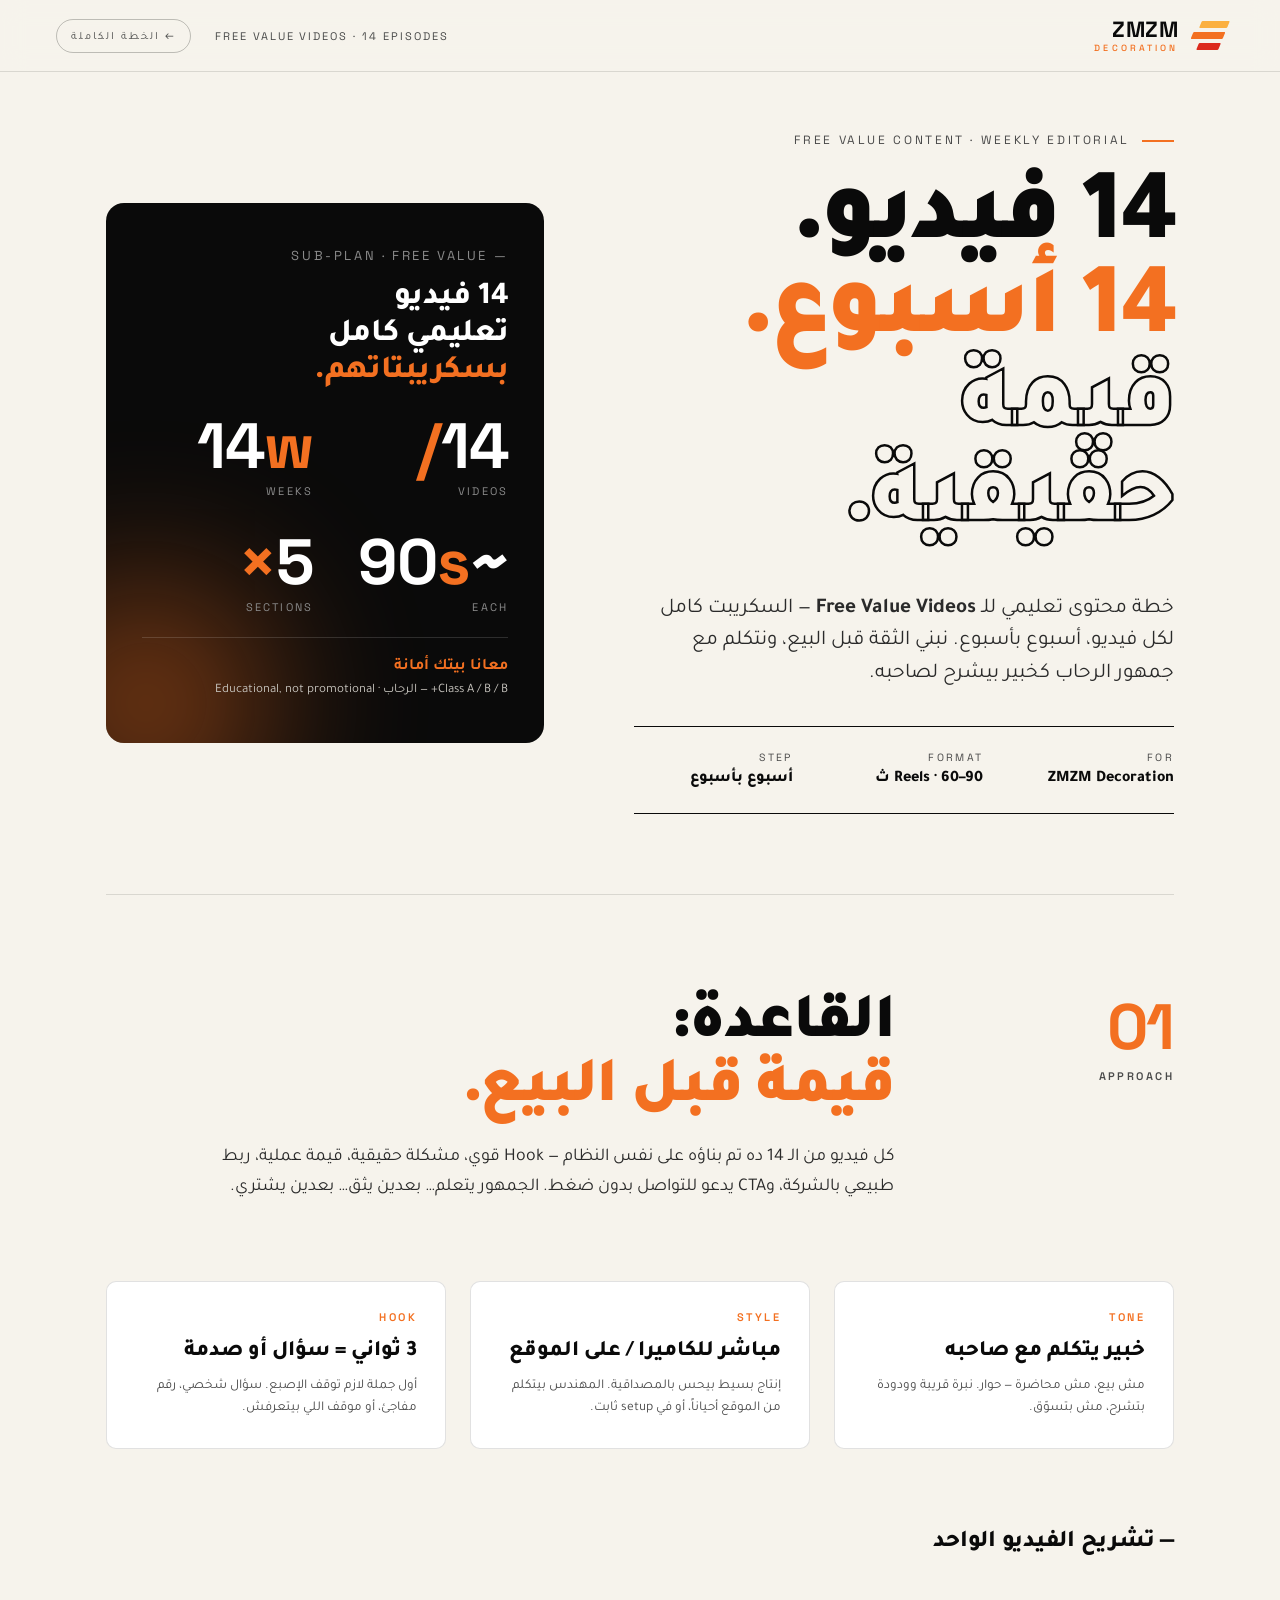
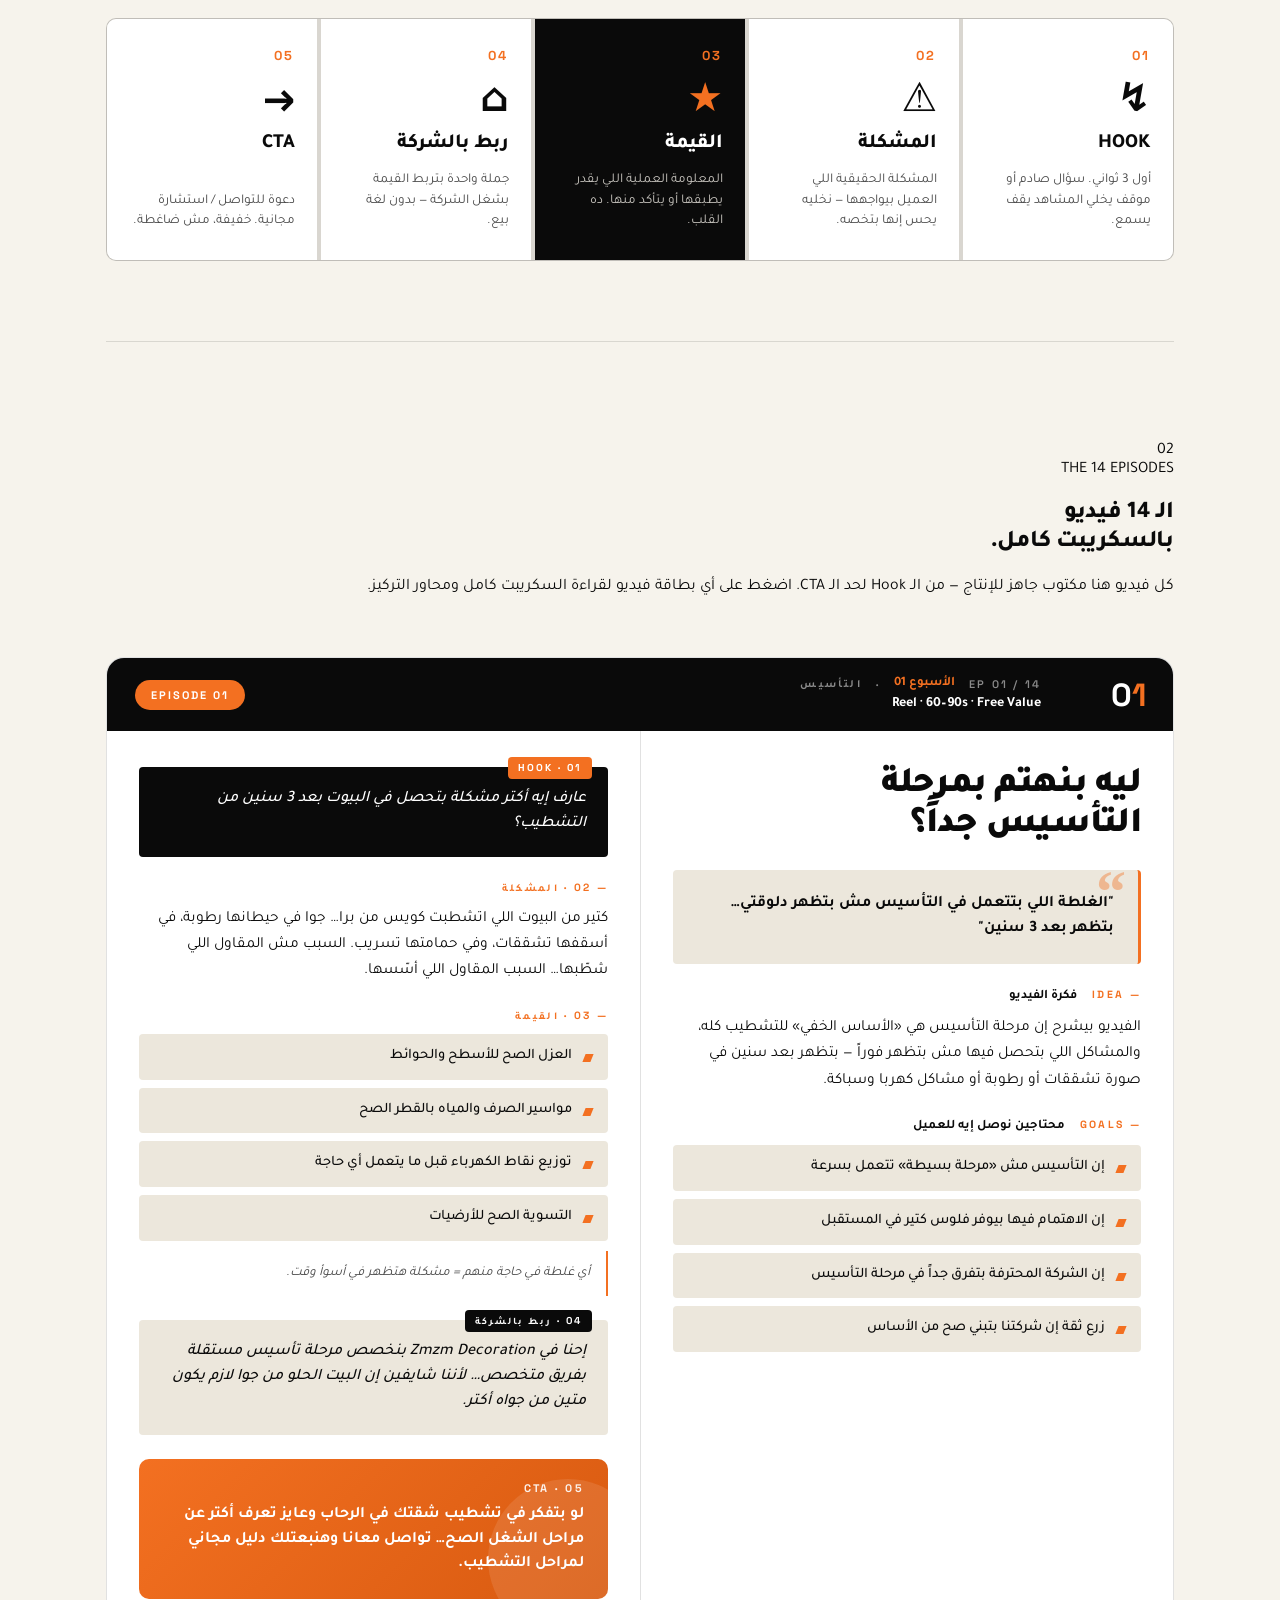
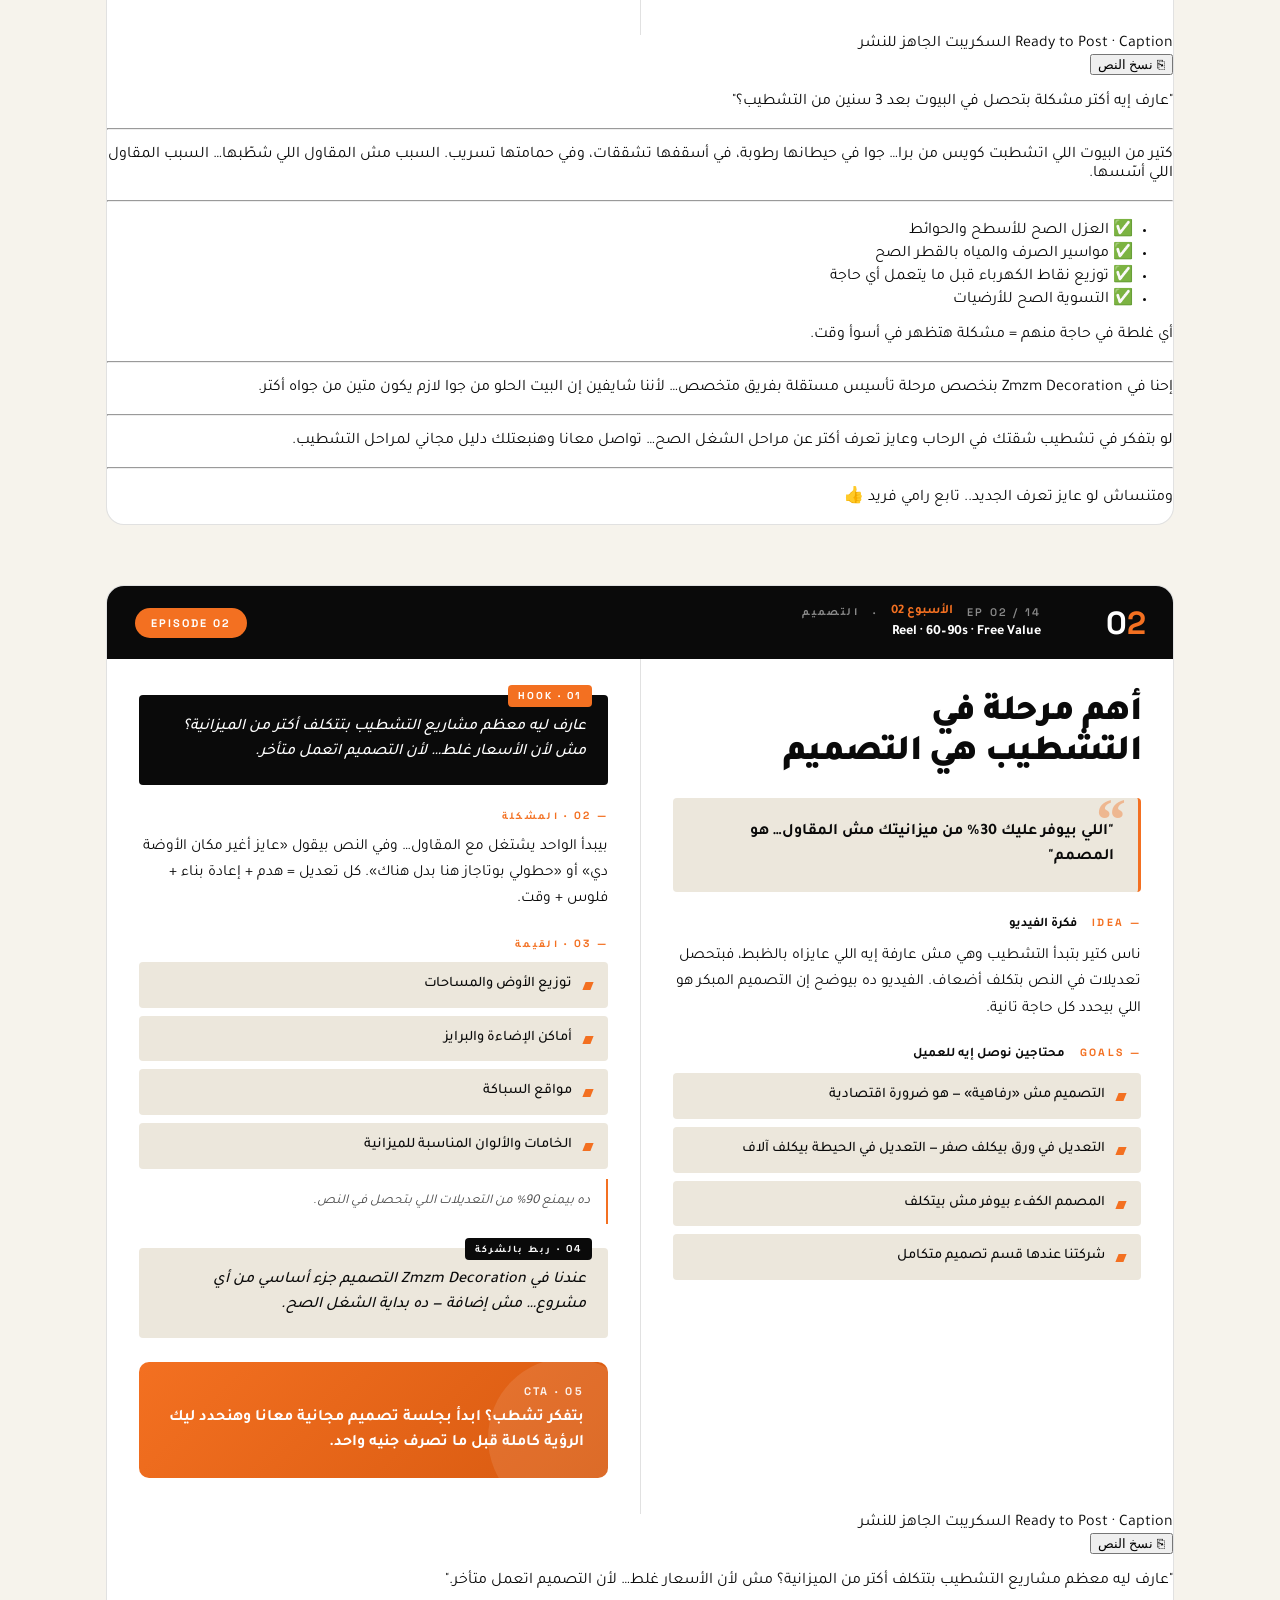
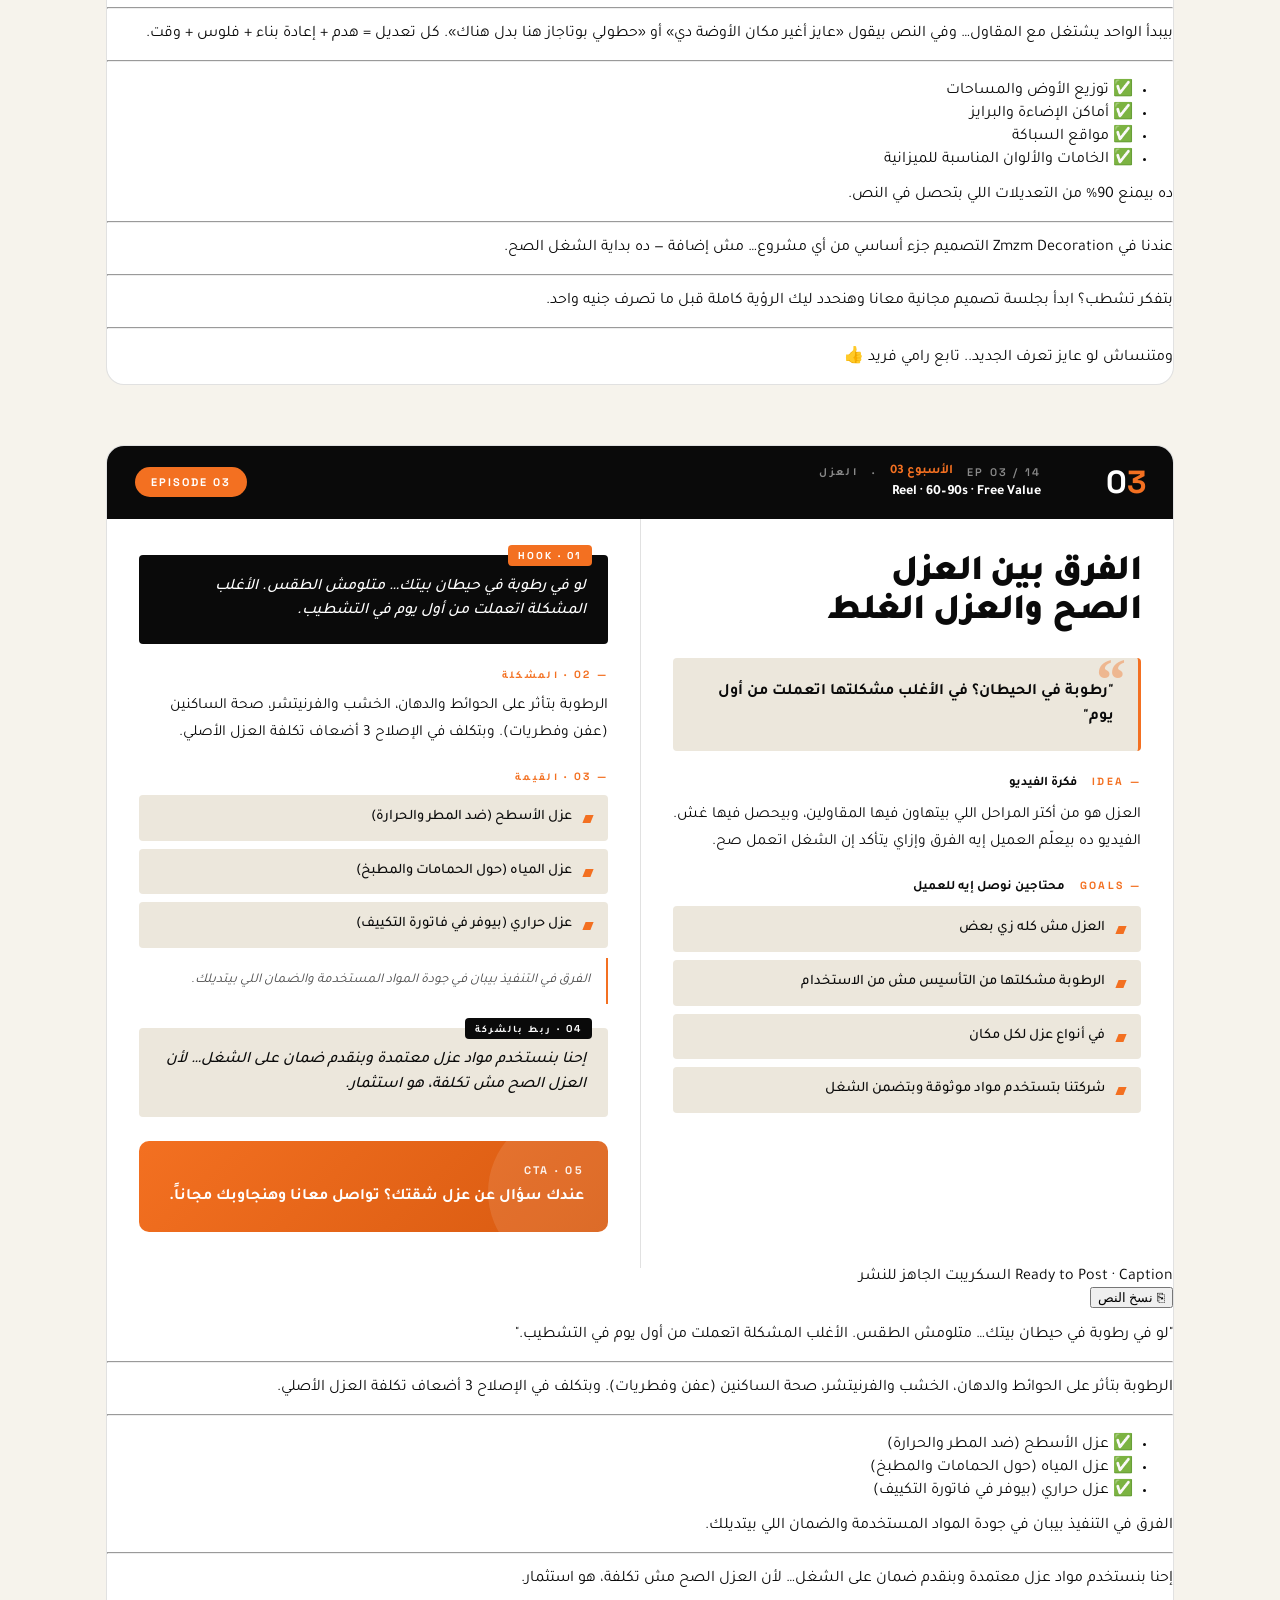
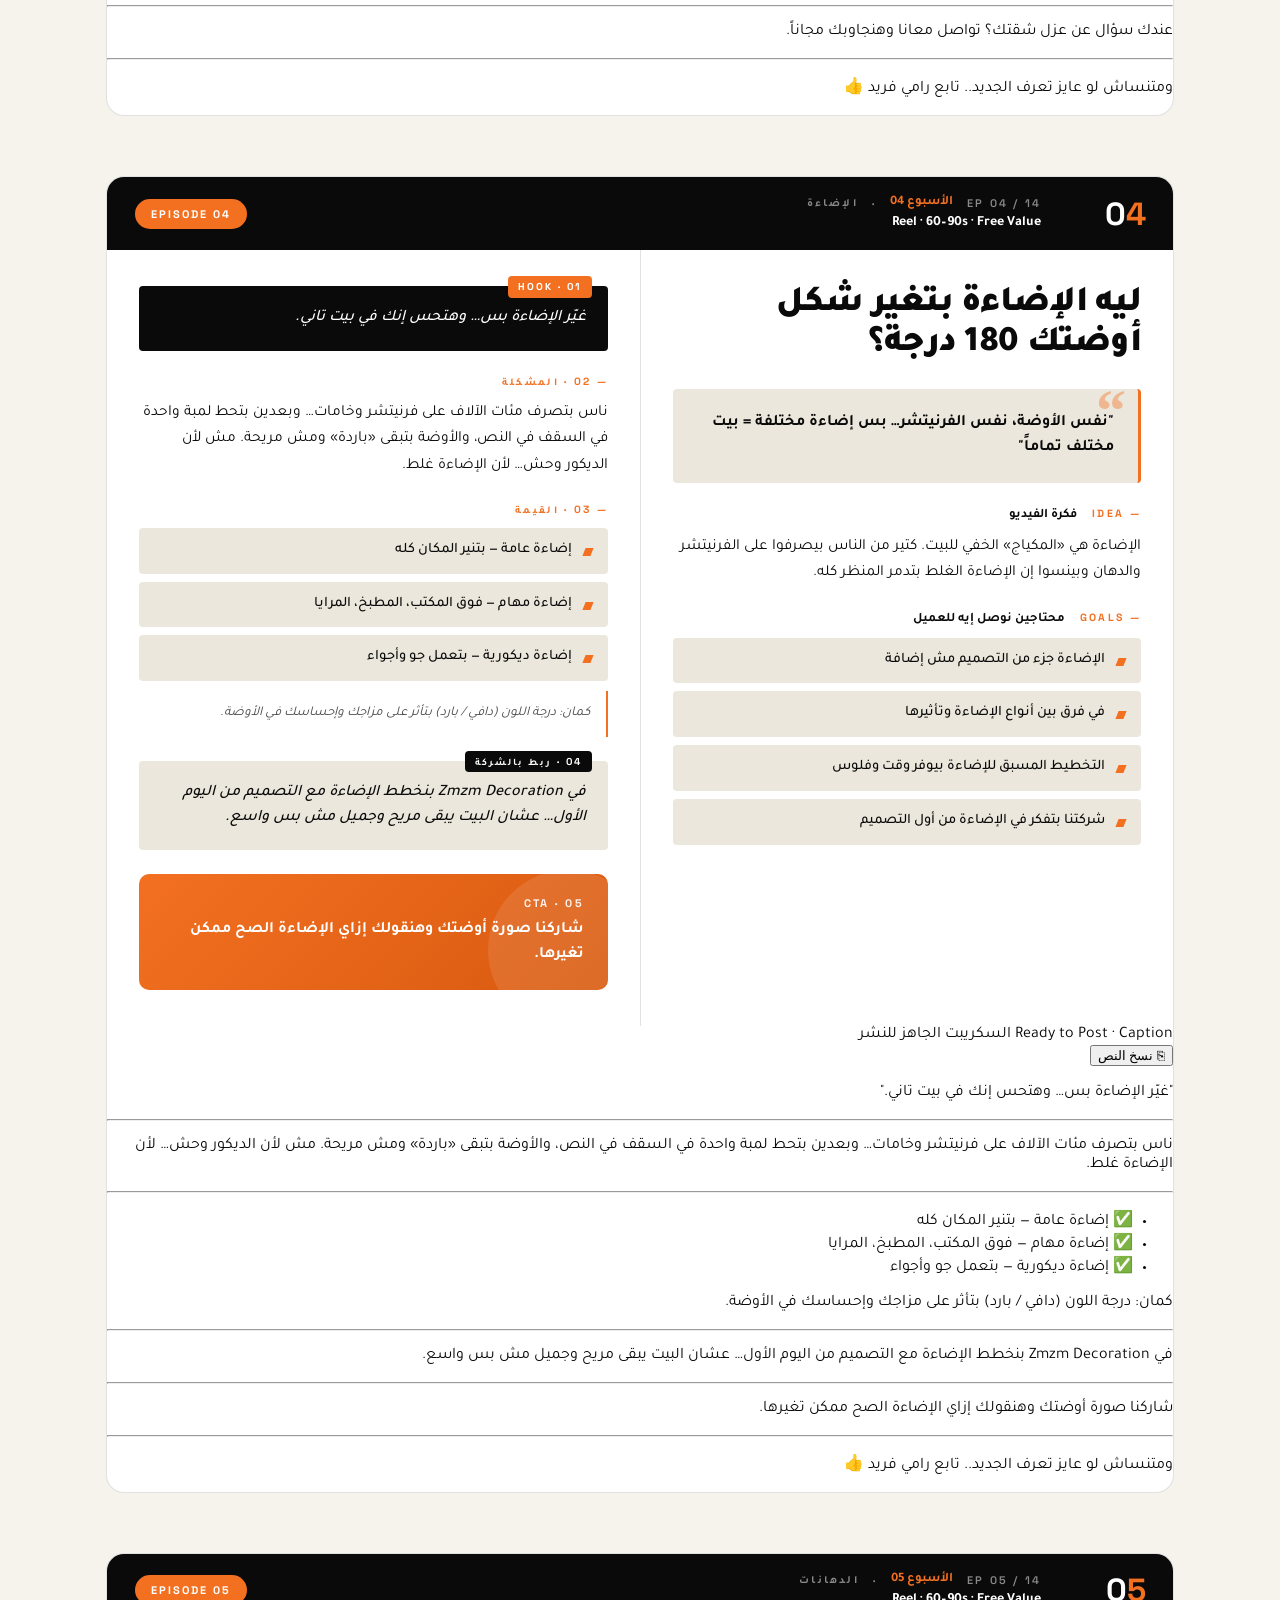
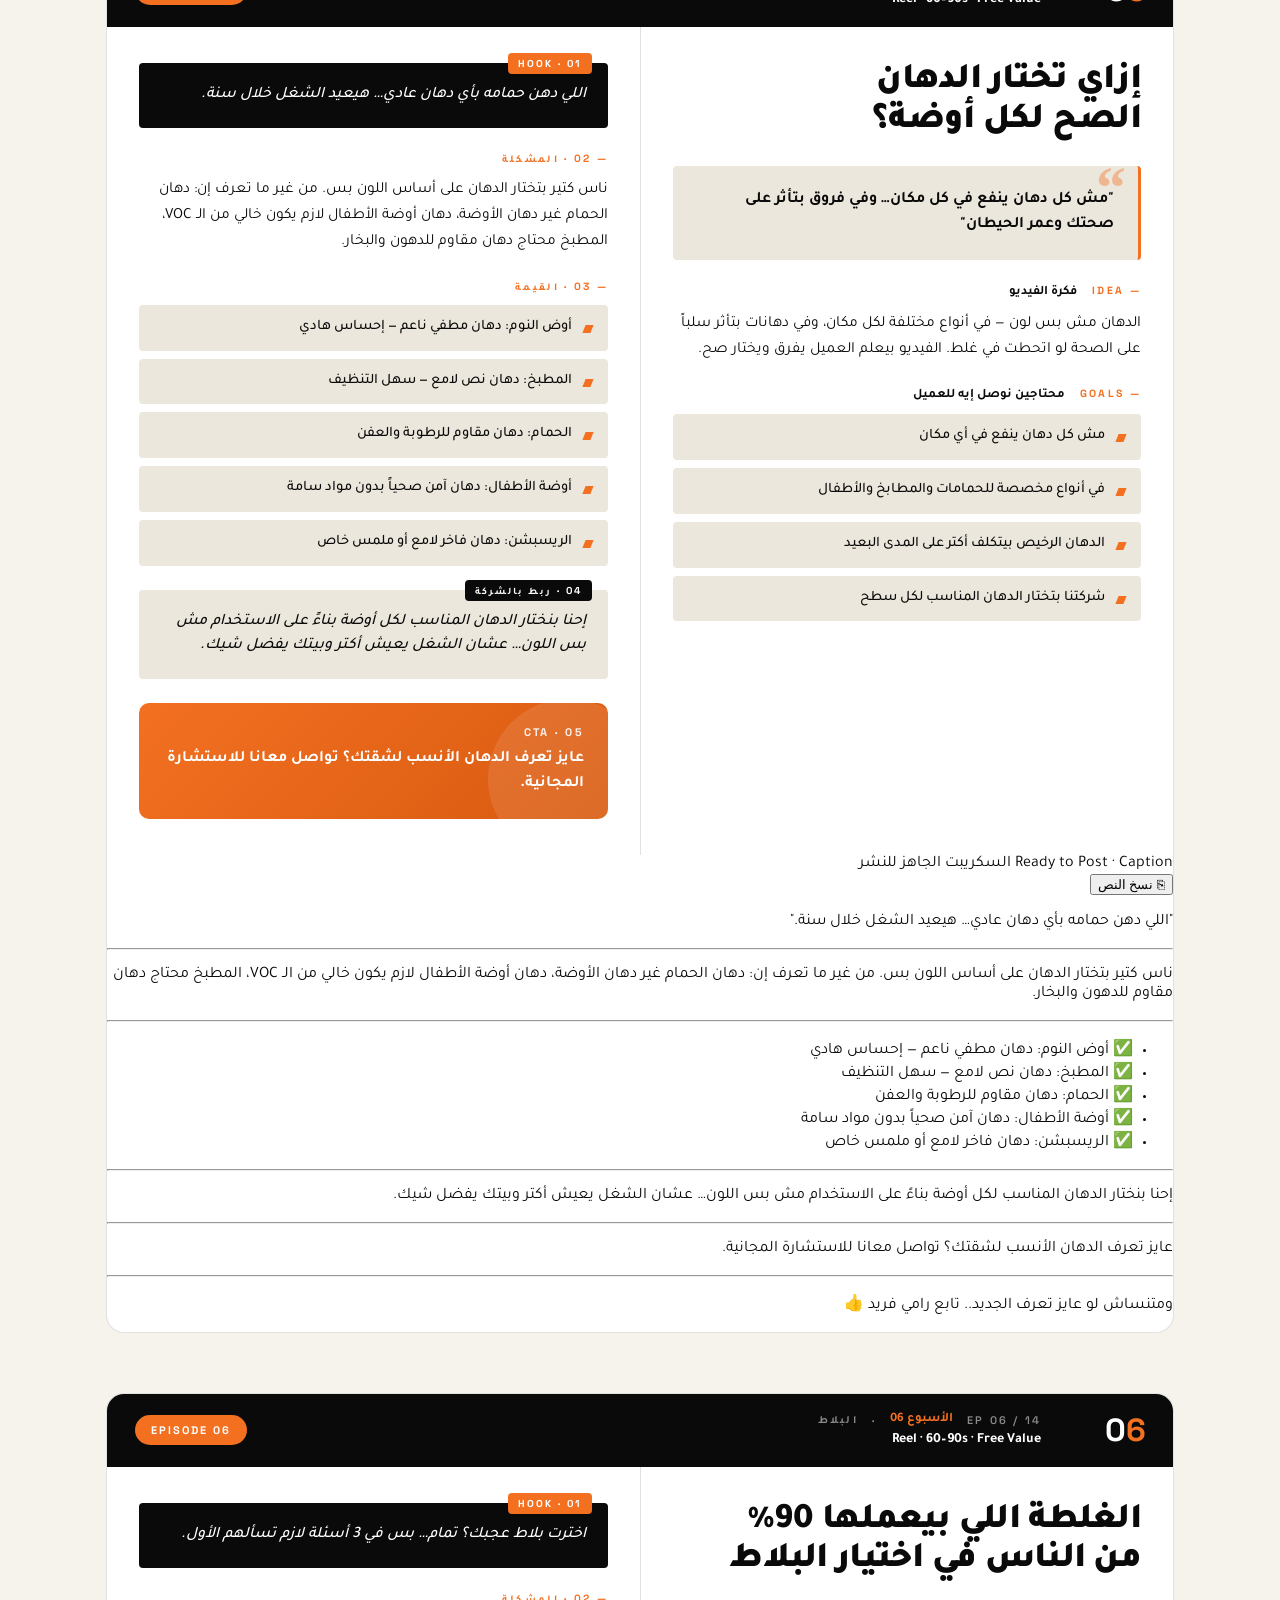
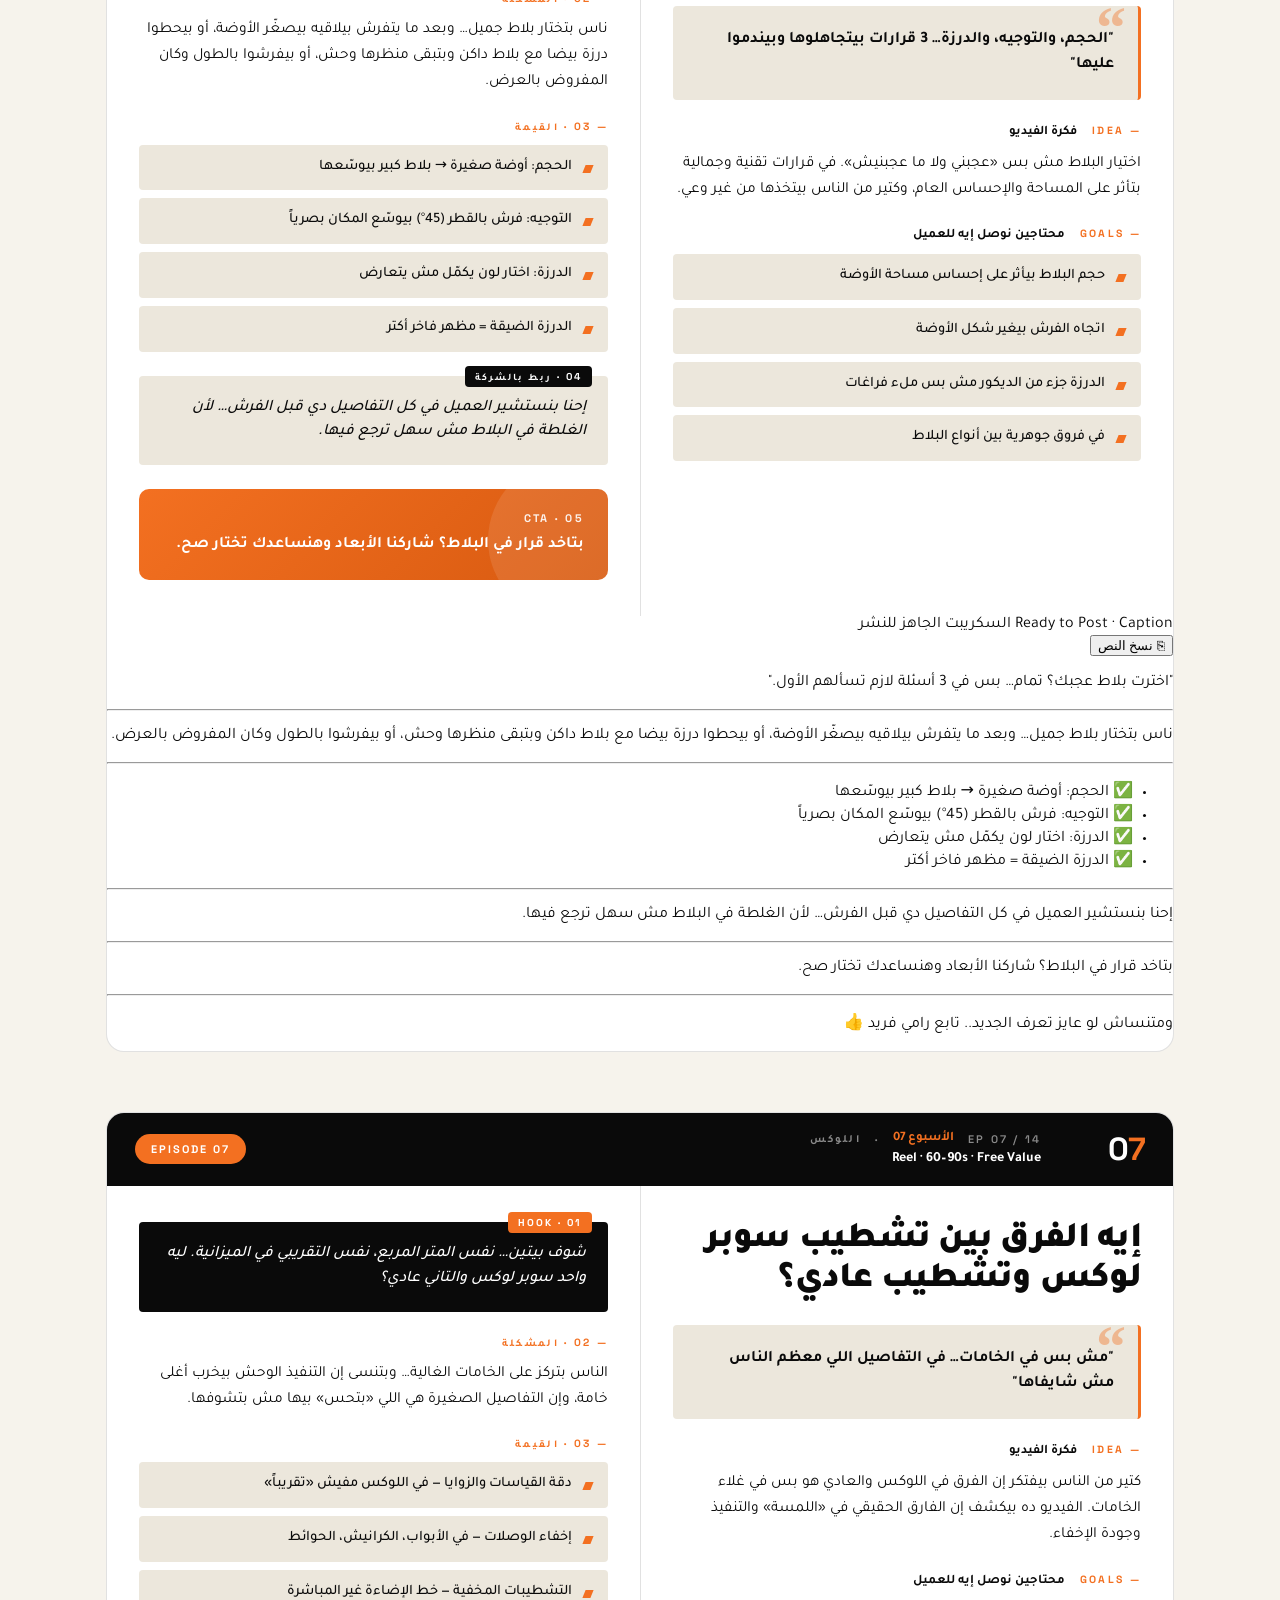
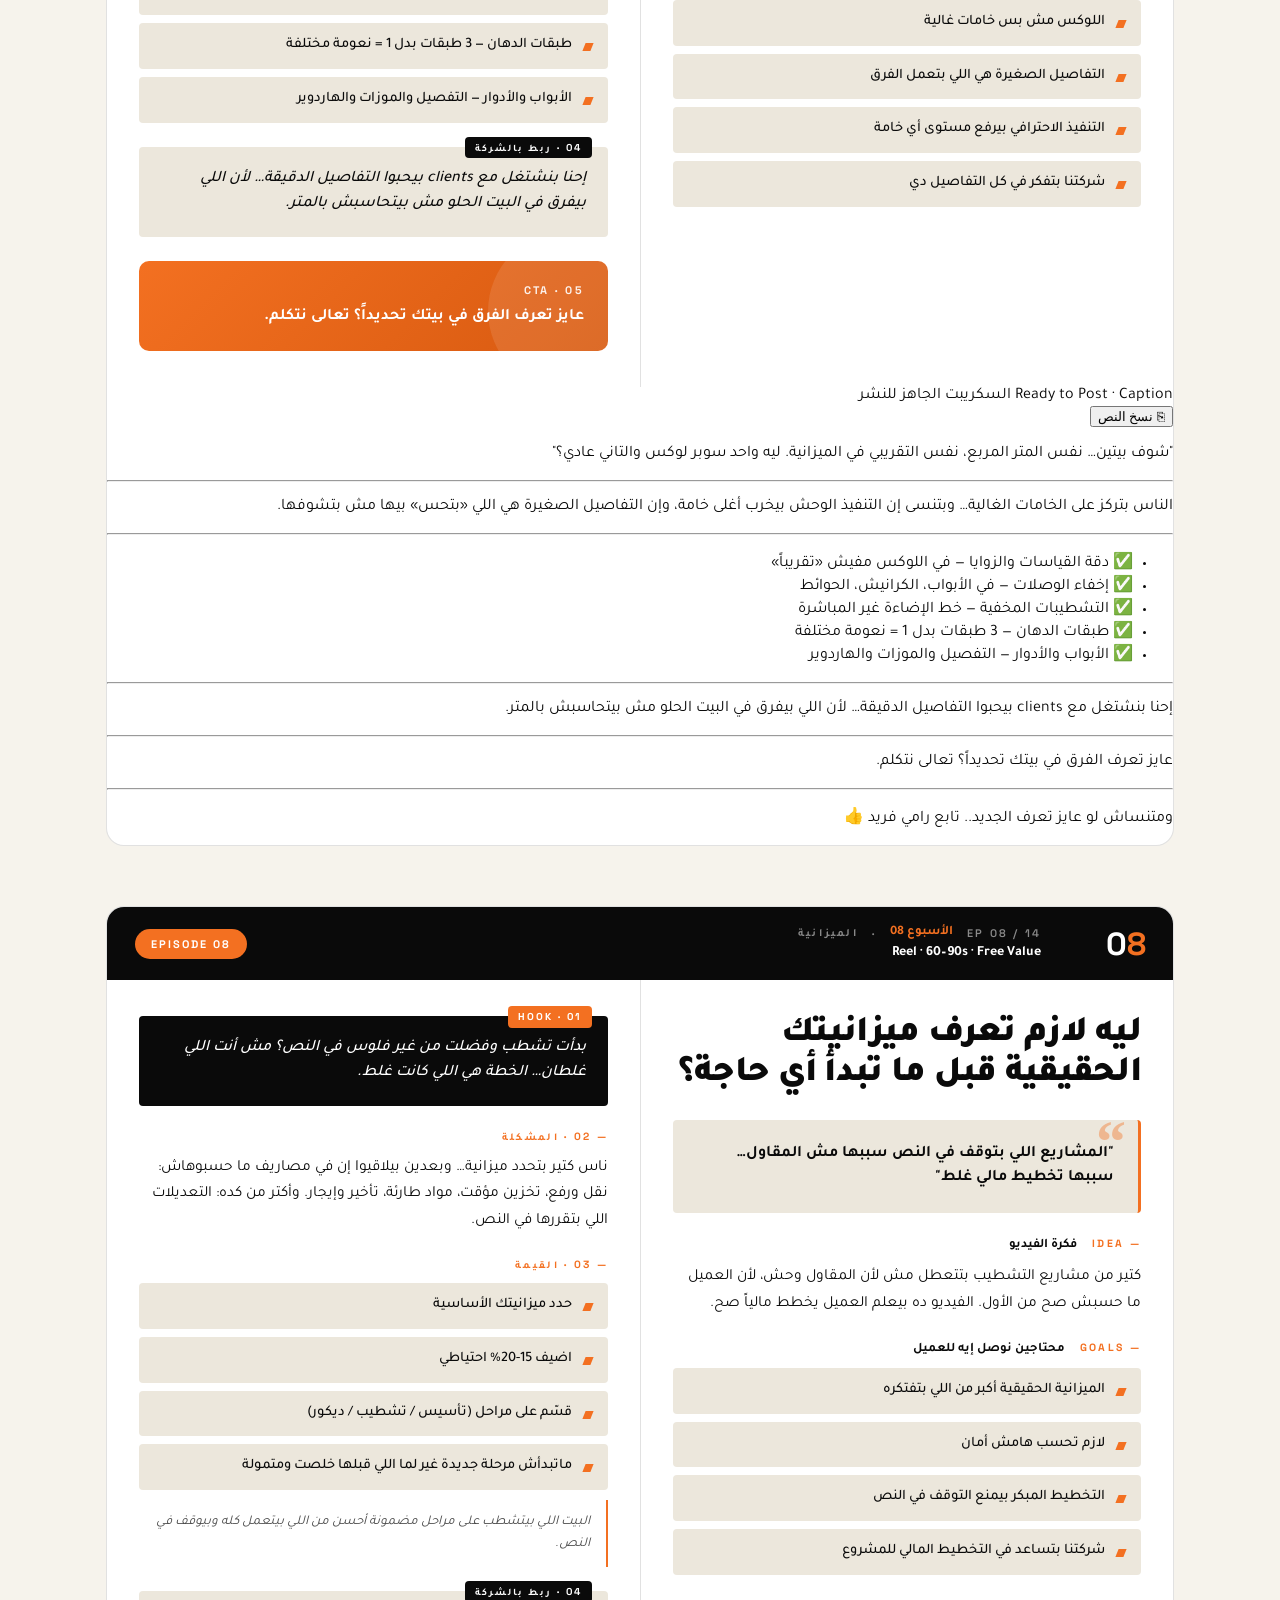
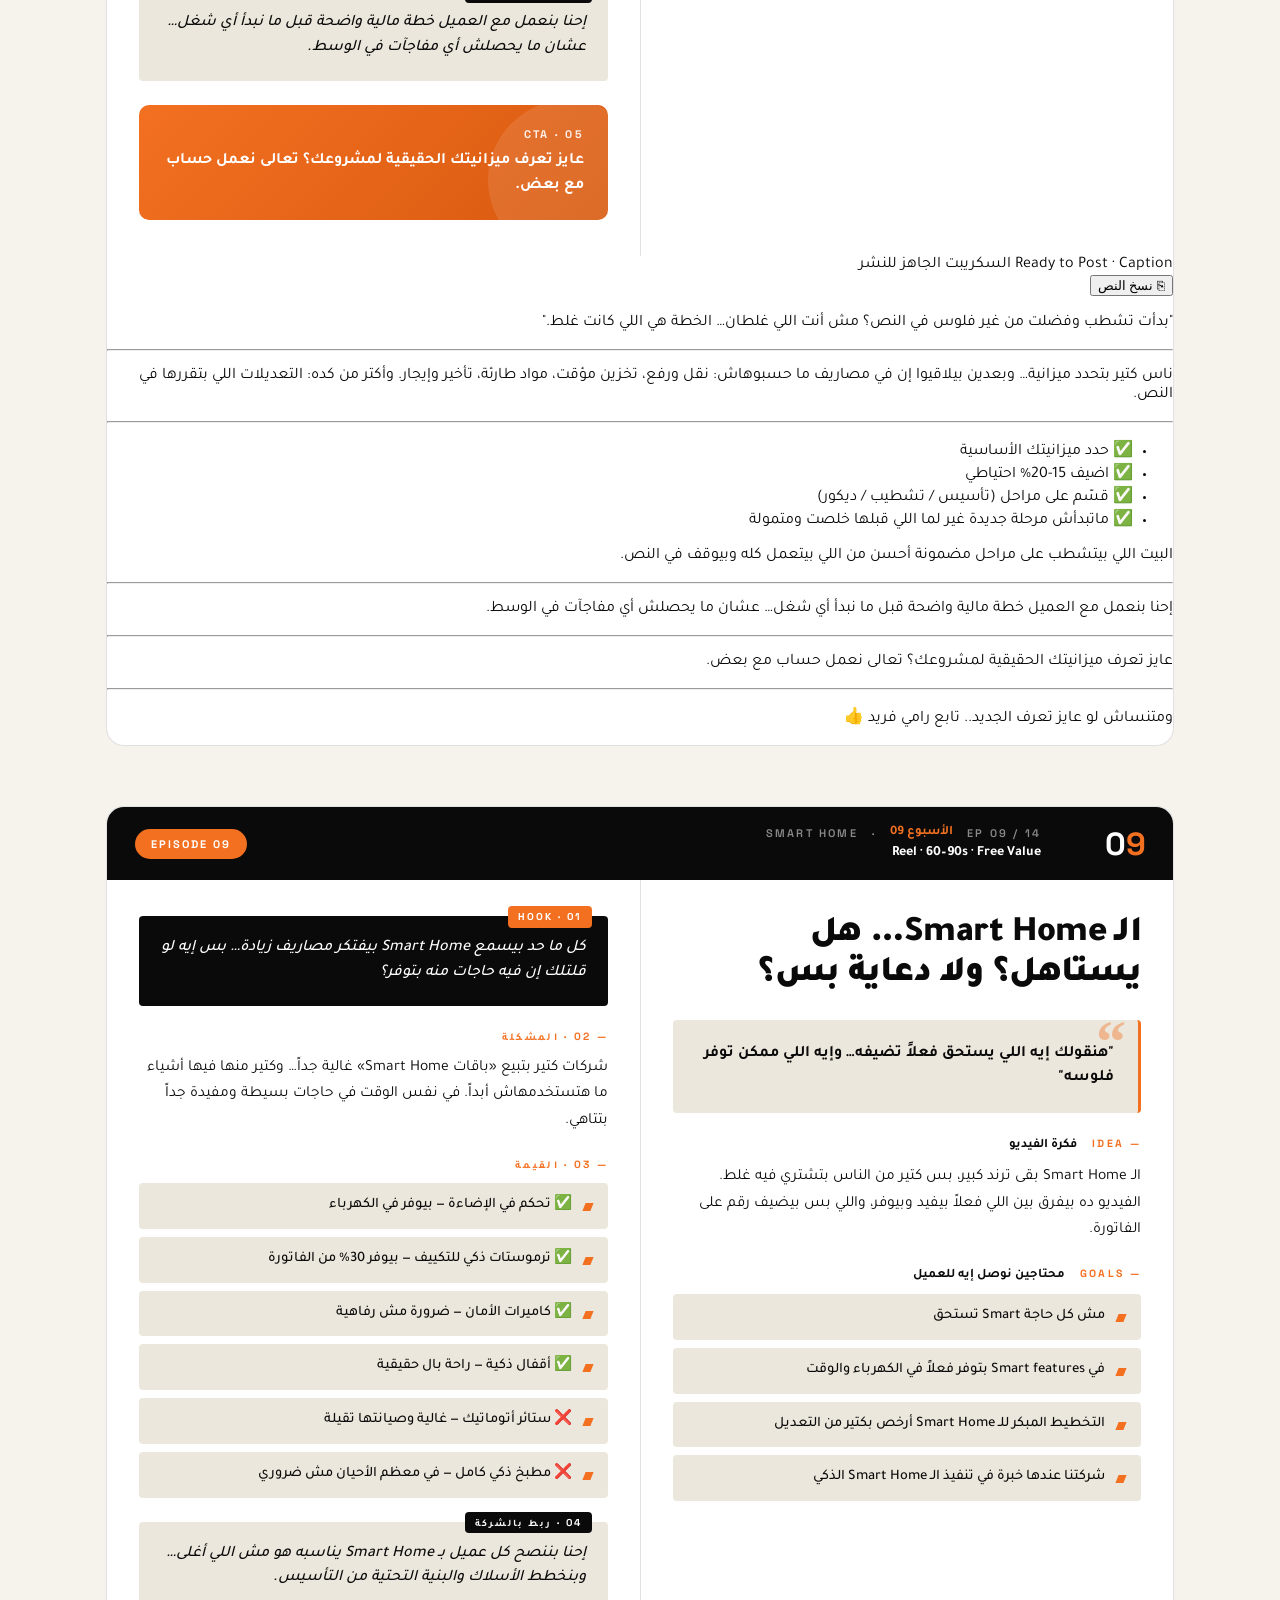
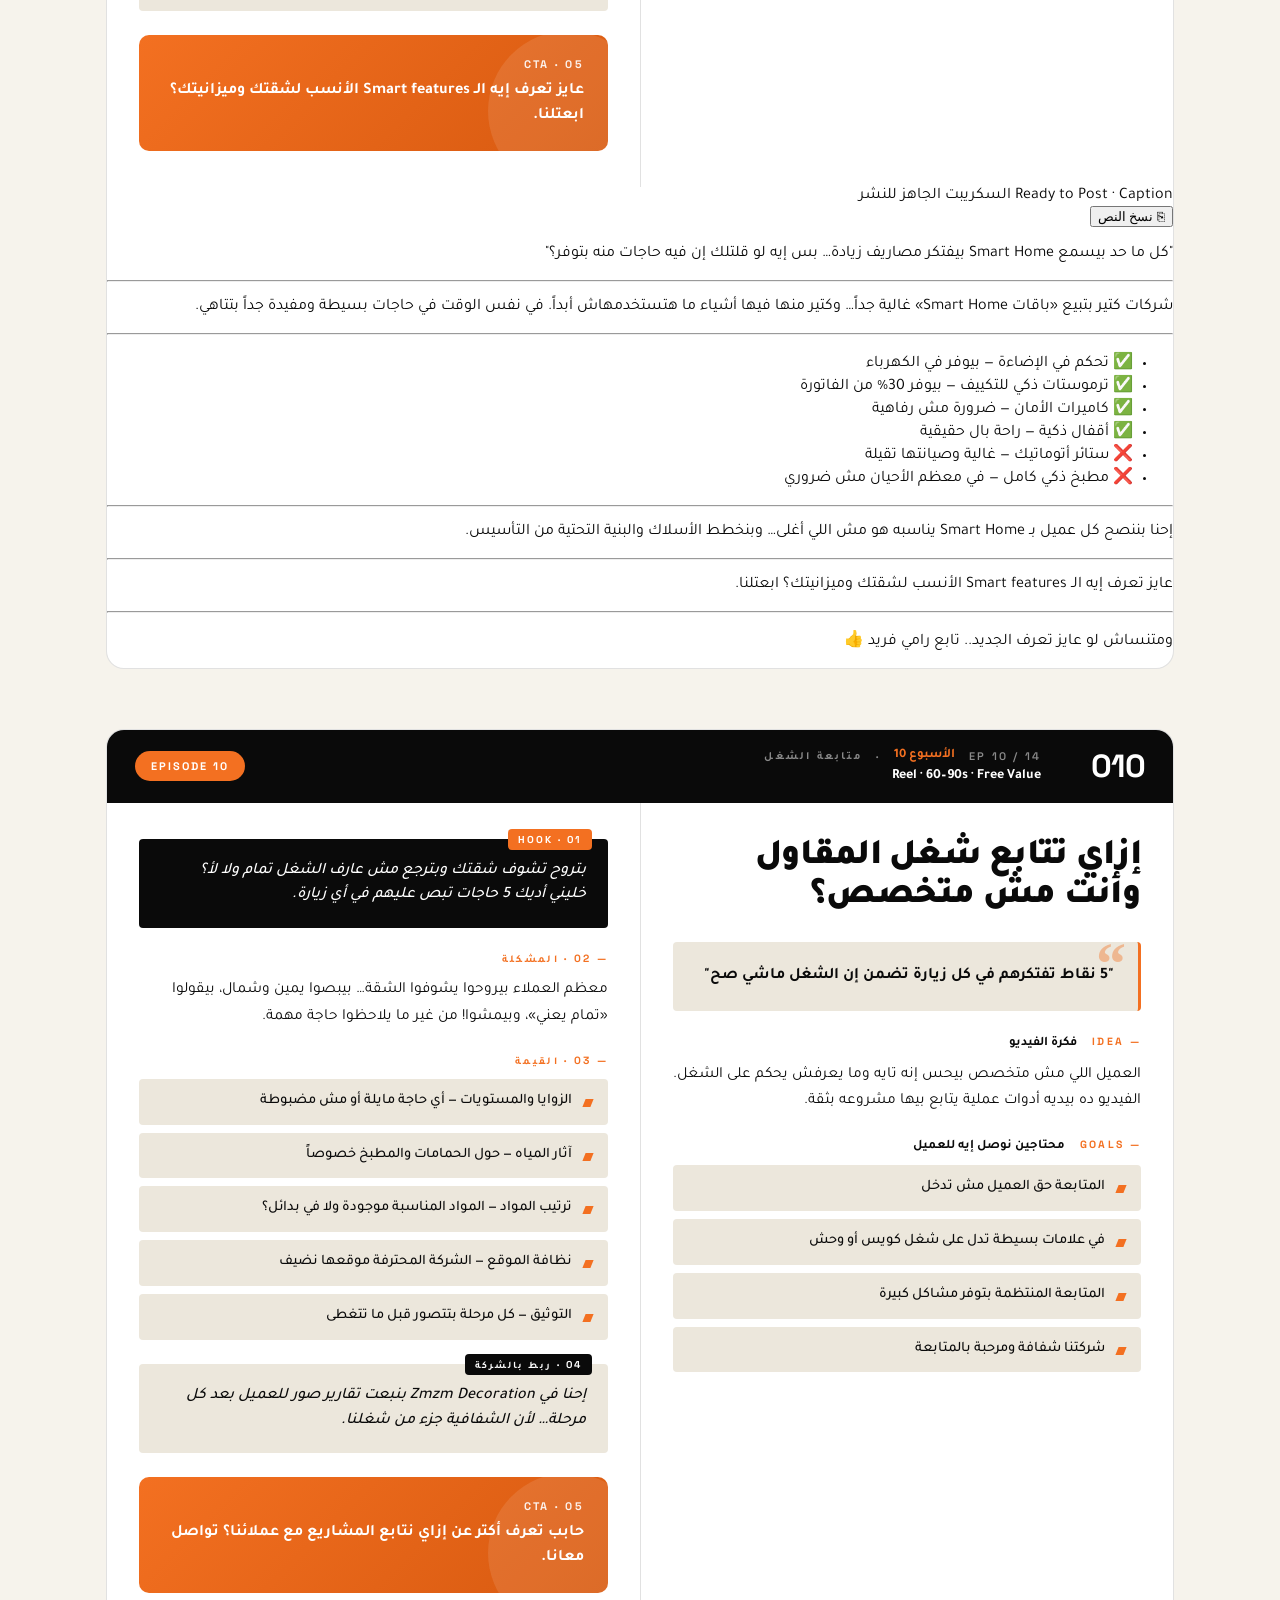
==== commit 3b2e4403: "Update Free value" ====
--- a/Free Value Videos.html
+++ b/Free Value Videos.html
@@ -235,6 +235,37 @@
 </footer>
 
 <script>
+// Items already starting with an emoji/symbol keep theirs; everything else gets ✅
+const EMOJI_LEAD = /^(\s*)([\u2600-\u27BF\u{1F300}-\u{1FAFF}✅❌💰🤔✂️⚠️❓])/u;
+function valueLine(item) {
+  return EMOJI_LEAD.test(item) ? item : '✅ ' + item;
+}
+
+// Highlight the brand name in inline HTML
+function emphasizeBrand(text) {
+  return text.replace(/(Zmzm Decoration|ZMZM Decoration)/g,
+    '<span class="o">$1</span>');
+}
+
+// Build the plain-text caption (what gets copied to clipboard)
+function buildCaption(v) {
+  const DIV = '\n\n---\n\n';
+  const valueBlock = v.value.length
+    ? v.value.map(valueLine).join('\n') + (v.valueNote ? '\n\n' + v.valueNote : '')
+    : (v.valueNote || '');
+
+  const parts = [
+    `"${v.hook}"`,
+    v.problem,
+    valueBlock,
+    v.brandLink,
+    v.cta,
+    'ومتنساش لو عايز تعرف الجديد.. تابع رامي فريد 👍'
+  ].filter(Boolean);
+
+  return parts.join(DIV);
+}
+
 function renderVideos() {
   const list = document.getElementById('videosList');
   const html = window.VIDEOS.map(v => {
@@ -249,6 +280,40 @@
       </table>
     ` : '';
 
+    // ---- Post-ready caption HTML ----
+    const checksHtml = v.value.length
+      ? `<ul class="post-checks">${v.value.map(x => `<li>${valueLine(x)}</li>`).join('')}</ul>`
+      : '';
+    const valueDivider = (v.value.length || v.valueNote) ? '<hr class="post-divider">' : '';
+    const valueNoteHtml = v.valueNote ? `<p class="post-paragraph muted">${v.valueNote}</p>` : '';
+
+    const postCaption = `
+      <footer class="post-caption">
+        <div class="post-head">
+          <div class="label">Ready&nbsp;to&nbsp;Post · Caption <span class="ar">السكريبت الجاهز للنشر</span></div>
+          <button class="copy-btn" data-vn="${v.n}" type="button">
+            <span class="ic">⎘</span>
+            <span class="t">نسخ النص</span>
+          </button>
+        </div>
+        <div class="post-body" id="post-${v.n}">
+          <p class="post-hook">"${v.hook}"</p>
+          <hr class="post-divider">
+          <p class="post-paragraph">${v.problem}</p>
+          ${valueDivider}
+          ${checksHtml}
+          ${checksHtml && valueNoteHtml ? '' : ''}
+          ${valueNoteHtml}
+          <hr class="post-divider">
+          <p class="post-paragraph brand">${emphasizeBrand(v.brandLink)}</p>
+          <hr class="post-divider">
+          <p class="post-paragraph cta">${v.cta}</p>
+          <hr class="post-divider">
+          <p class="post-follow">ومتنساش لو عايز تعرف الجديد.. تابع <span class="name">رامي فريد</span> 👍</p>
+        </div>
+      </footer>
+    `;
+
     return `
     <article class="video" data-screen-label="V${String(v.n).padStart(2,'0')} ${v.theme}">
       <header class="video-top">
@@ -312,13 +377,47 @@
           </div>
         </div>
       </div>
+
+      ${postCaption}
     </article>
     `;
   }).join('');
   list.innerHTML = html;
 }
 
-window.addEventListener('DOMContentLoaded', renderVideos);
+// ---- Copy-caption handler (event-delegated) ----
+function attachCopyHandler() {
+  document.addEventListener('click', async e => {
+    const btn = e.target.closest('.copy-btn');
+    if (!btn) return;
+    const vn = parseInt(btn.dataset.vn, 10);
+    const v = window.VIDEOS.find(x => x.n === vn);
+    if (!v) return;
+    const text = buildCaption(v);
+    try {
+      await navigator.clipboard.writeText(text);
+    } catch (err) {
+      // fallback for older browsers
+      const ta = document.createElement('textarea');
+      ta.value = text; document.body.appendChild(ta);
+      ta.select(); document.execCommand('copy'); ta.remove();
+    }
+    const tEl = btn.querySelector('.t');
+    const original = tEl.textContent;
+    btn.classList.add('copied');
+    tEl.textContent = 'تم النسخ ✓';
+    clearTimeout(btn._t);
+    btn._t = setTimeout(() => {
+      btn.classList.remove('copied');
+      tEl.textContent = original;
+    }, 1800);
+  });
+}
+
+window.addEventListener('DOMContentLoaded', () => {
+  renderVideos();
+  attachCopyHandler();
+});
 </script>
 </body>
 </html>
